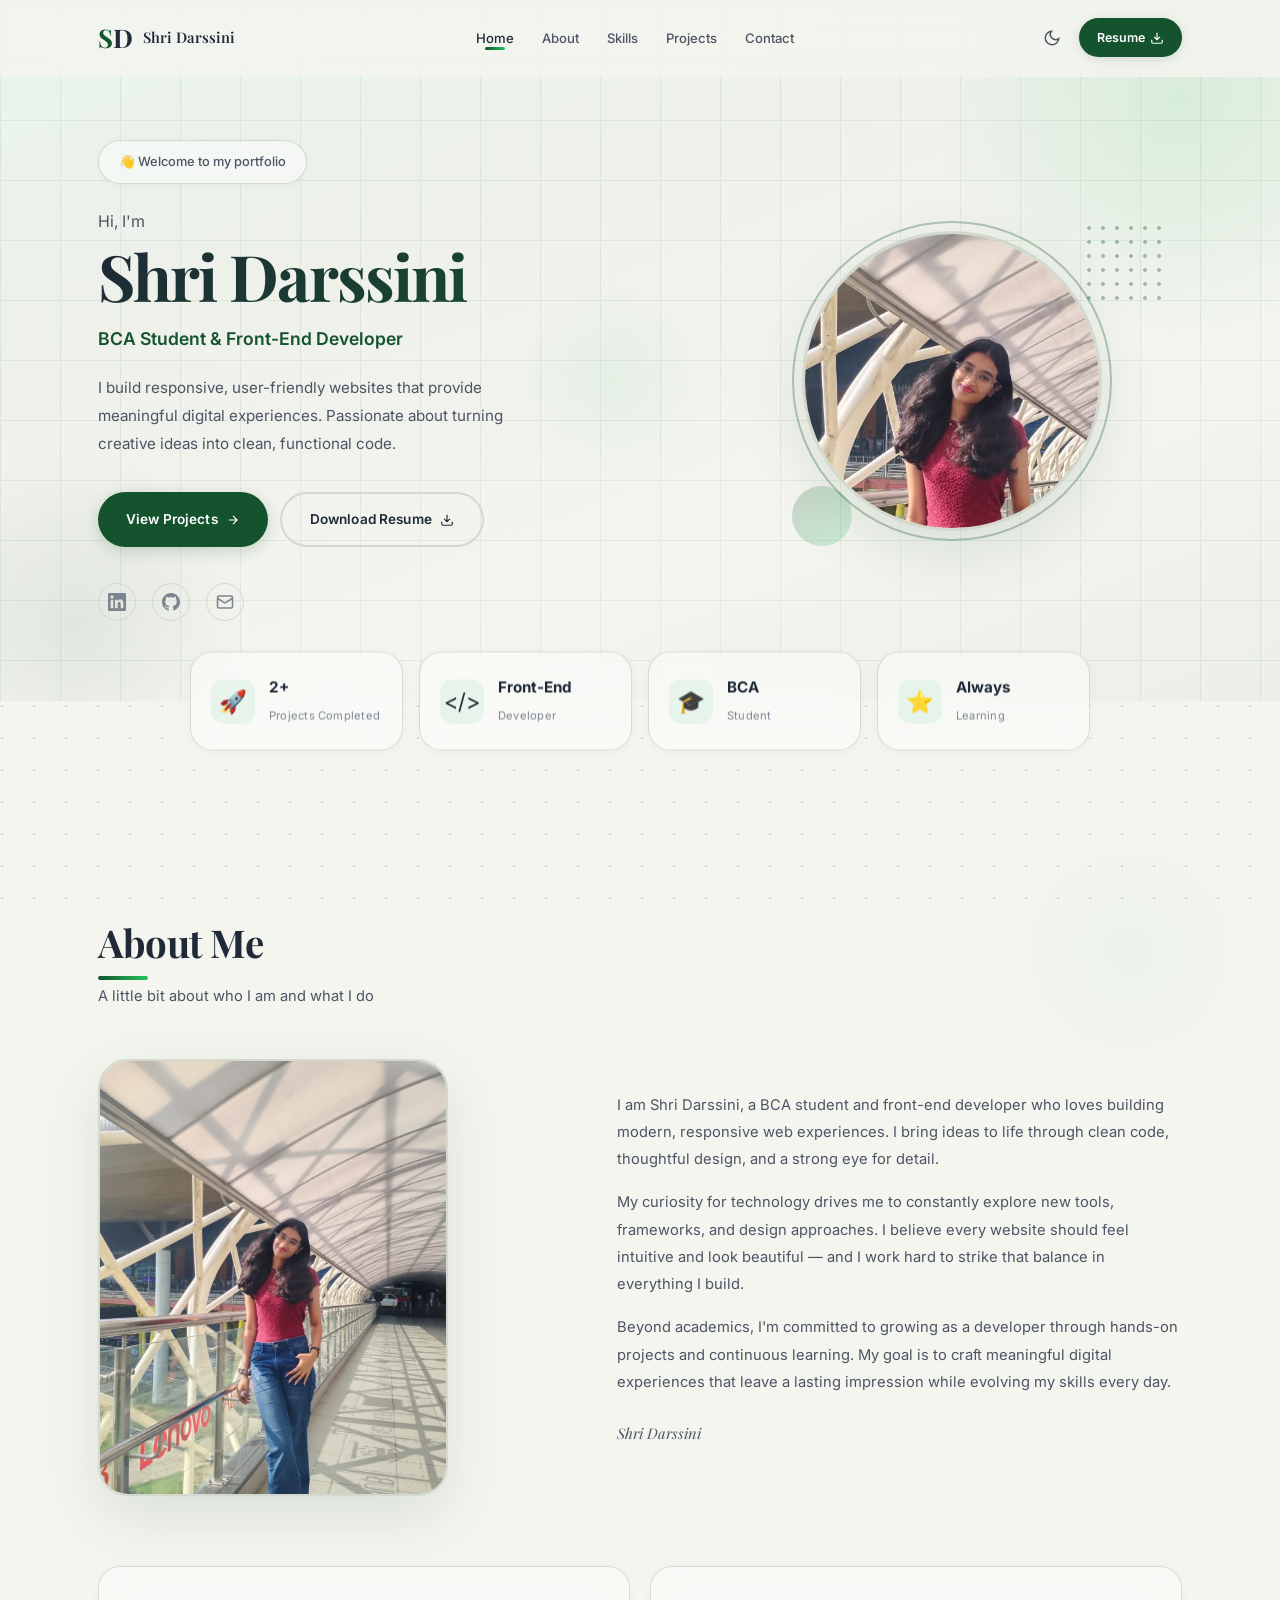
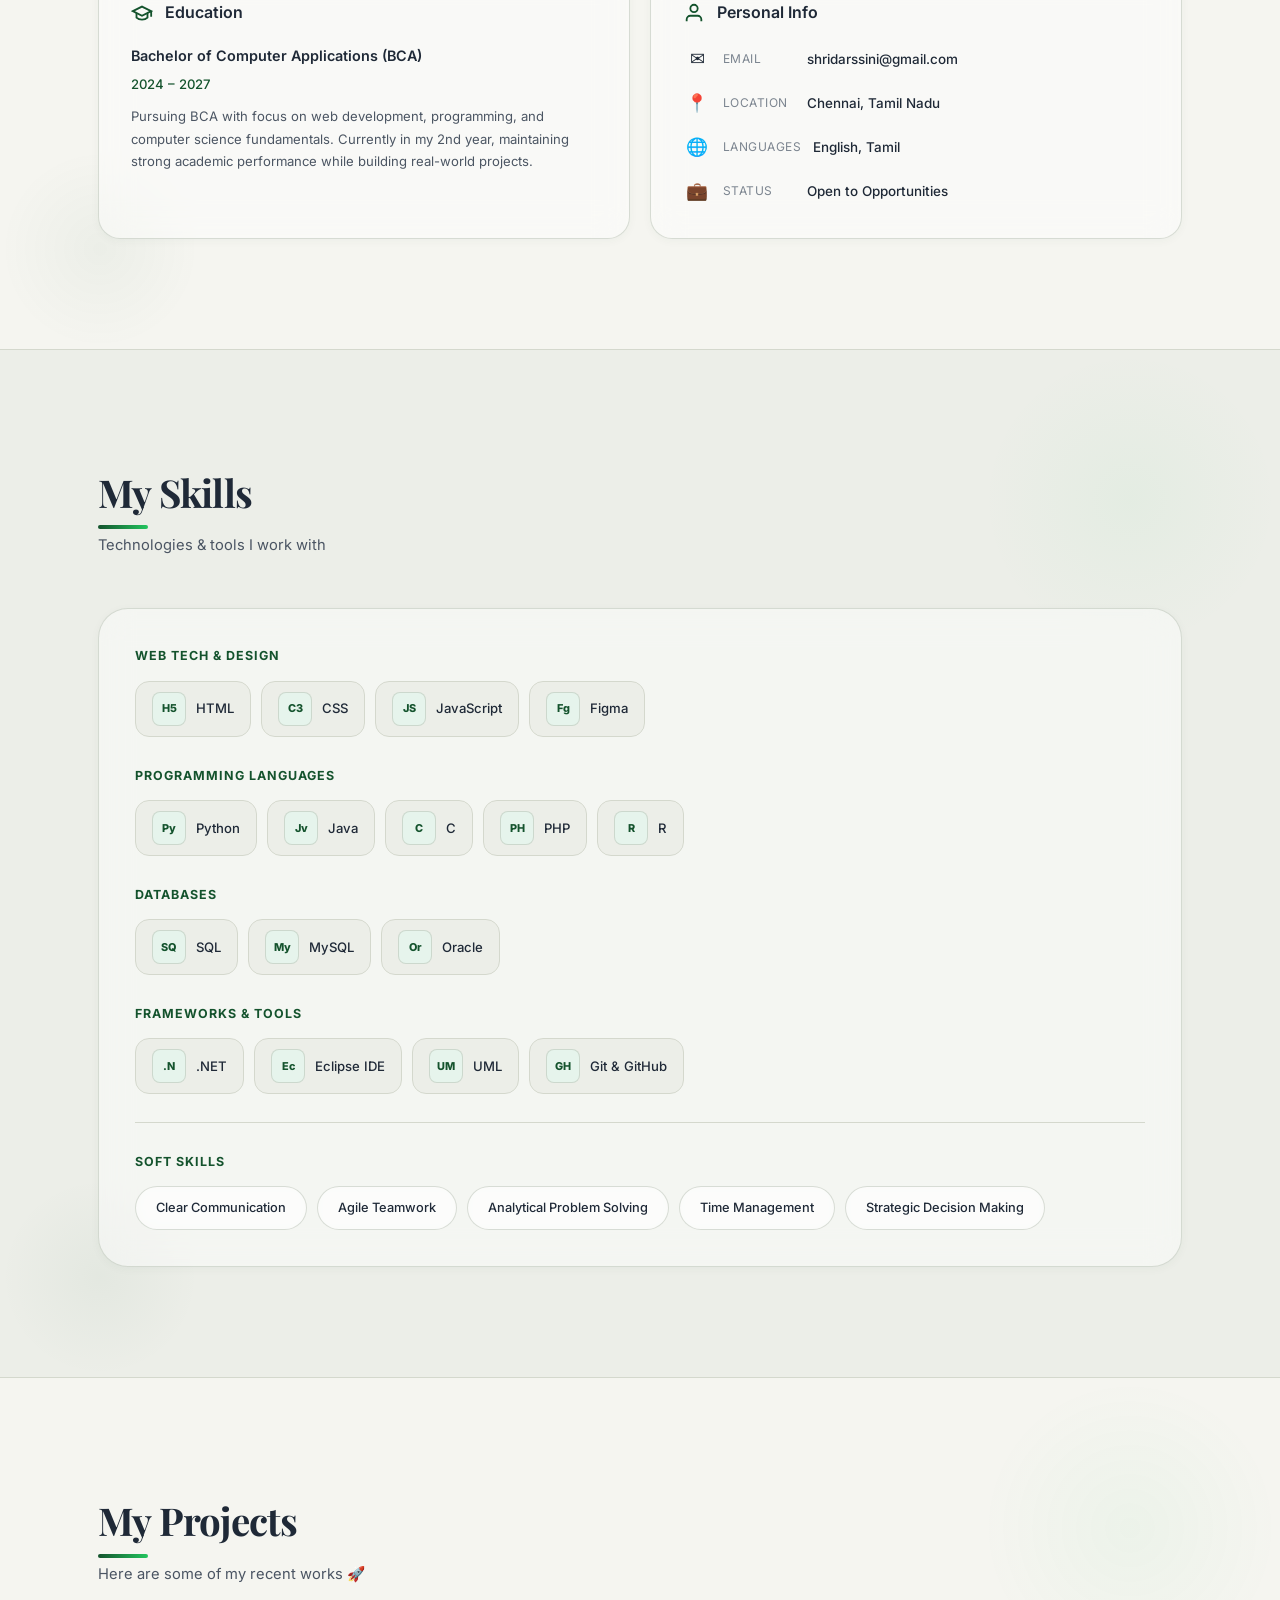
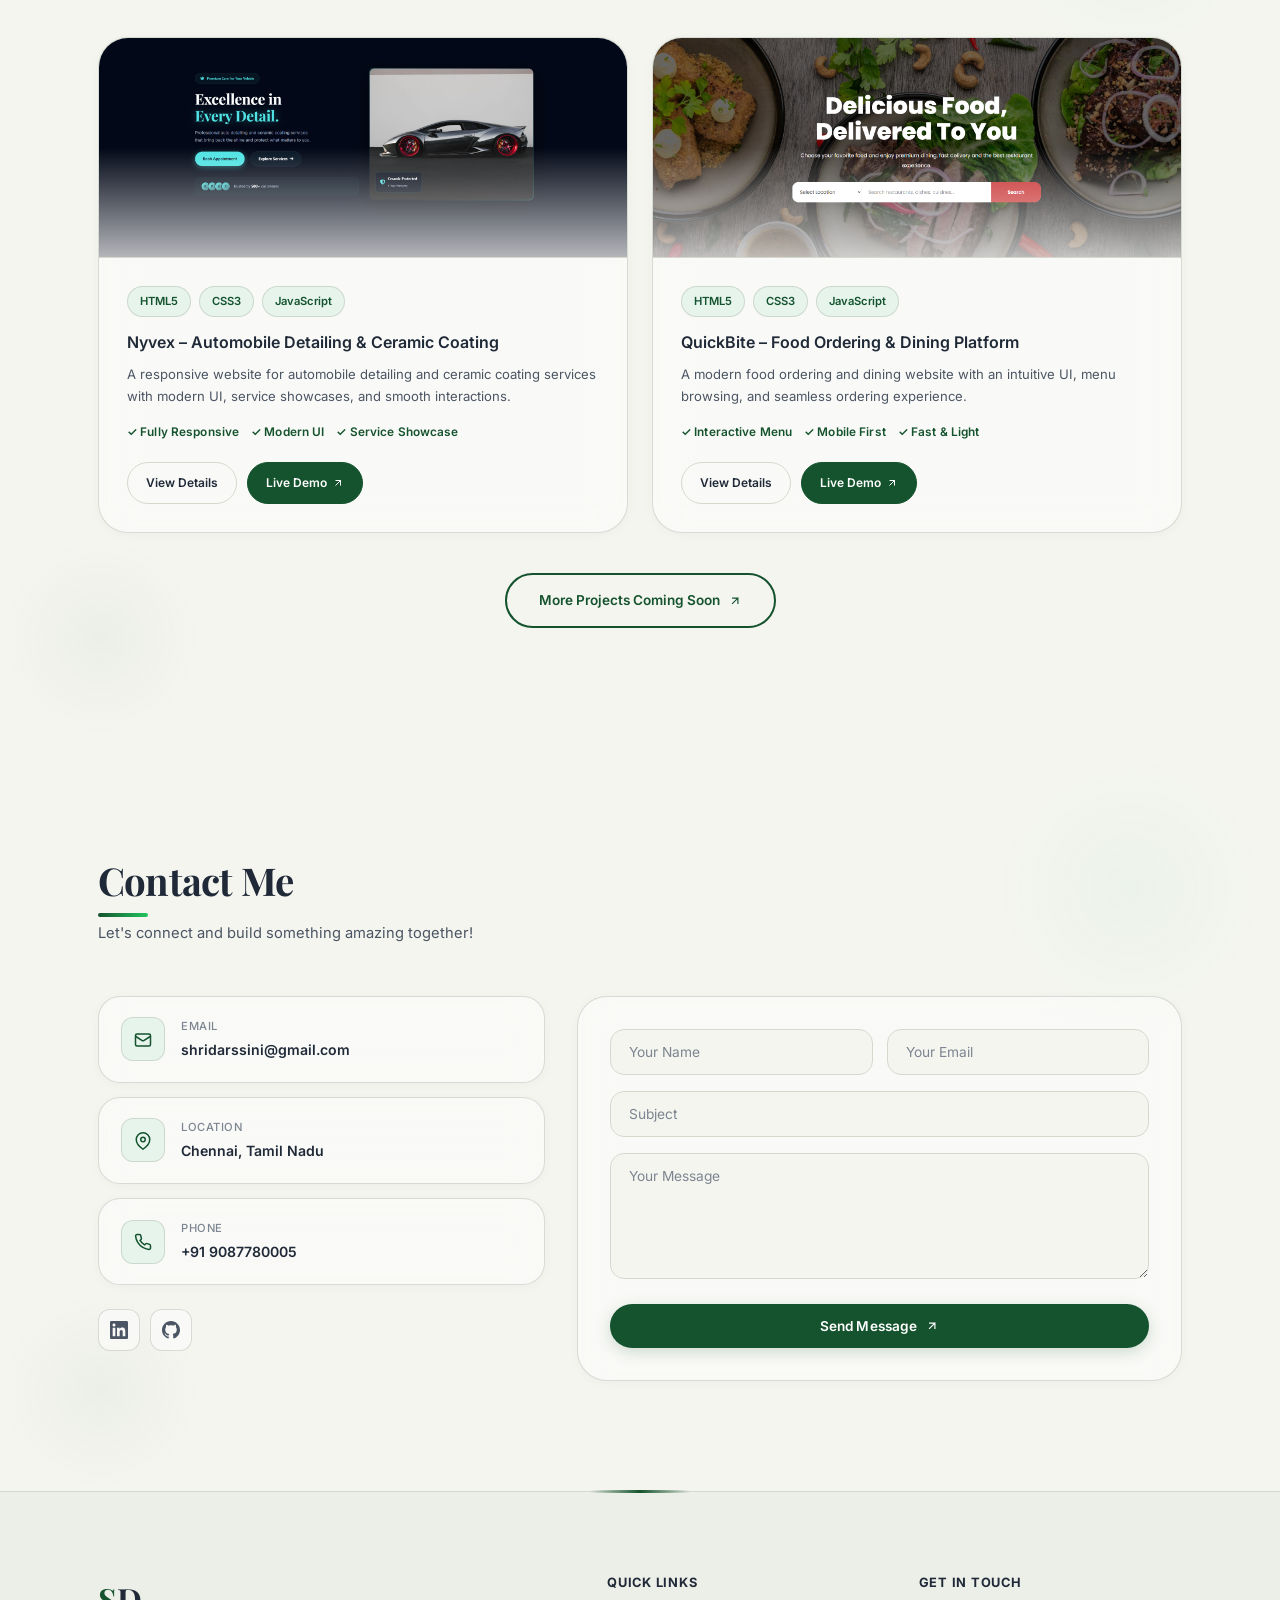
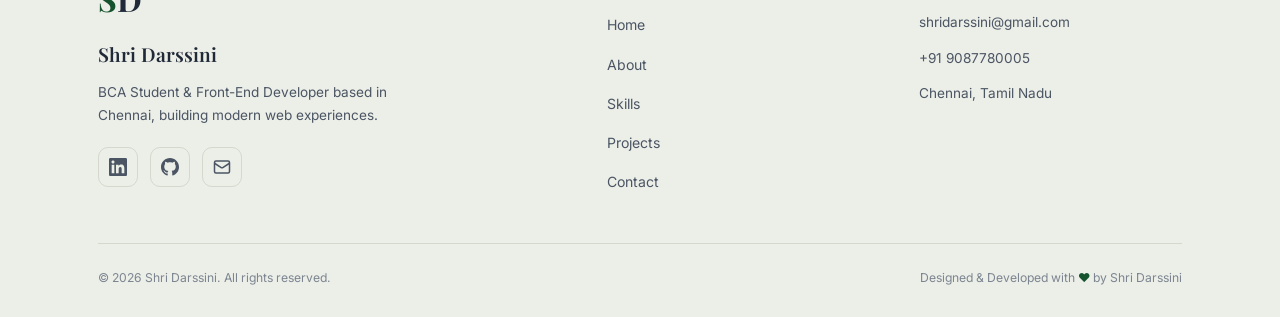
==== index.html @ 4f285113 "Initial commit: Portfolio website" ====
﻿<!DOCTYPE html>
<html lang="en" data-theme="light">
<head>
    <meta charset="UTF-8">
    <meta name="viewport" content="width=device-width, initial-scale=1.0">
    <link rel="icon" type="image/svg+xml" href="favicon.svg">
    <title>Shri Darssini | Front-End Developer</title>
    <link rel="stylesheet" href="css/styles.css">
    <link rel="preconnect" href="https://fonts.googleapis.com">
    <link rel="preconnect" href="https://fonts.gstatic.com" crossorigin>
    <link href="https://fonts.googleapis.com/css2?family=Inter:wght@300;400;500;600;700;800&family=Playfair+Display:ital,wght@0,400;0,500;0,600;0,700;1,400;1,500&display=swap" rel="stylesheet">
</head>
<body>

    <!-- Navbar -->
    <nav class="navbar" id="navbar">
        <div class="nav-container">
            <div class="nav-brand">
                <a href="#home" class="nav-logo"><span class="logo-s">S</span><span class="logo-d">D</span></a>
                <span class="nav-name">Shri Darssini</span>
            </div>
            <ul class="nav-menu" id="nav-menu">
                <li><a href="#home" class="nav-link active">Home</a></li>
                <li><a href="#about" class="nav-link">About</a></li>
                <li><a href="#skills" class="nav-link">Skills</a></li>
                <li><a href="#projects" class="nav-link">Projects</a></li>
                <li><a href="#contact" class="nav-link">Contact</a></li>
            </ul>
            <div class="nav-actions">
                <button class="theme-toggle" id="theme-toggle" aria-label="Toggle theme">
                    <svg class="icon-sun" width="18" height="18" viewBox="0 0 24 24" fill="none" stroke="currentColor" stroke-width="2"><circle cx="12" cy="12" r="5"/><path d="M12 1v2M12 21v2M4.22 4.22l1.42 1.42M18.36 18.36l1.42 1.42M1 12h2M21 12h2M4.22 19.78l1.42-1.42M18.36 5.64l1.42-1.42"/></svg>
                    <svg class="icon-moon" width="18" height="18" viewBox="0 0 24 24" fill="none" stroke="currentColor" stroke-width="2"><path d="M21 12.79A9 9 0 1 1 11.21 3 7 7 0 0 0 21 12.79z"/></svg>
                </button>
                <a href="Resume.pdf" download class="nav-resume-btn">Resume <svg width="14" height="14" viewBox="0 0 24 24" fill="none" stroke="currentColor" stroke-width="2"><path d="M21 15v4a2 2 0 0 1-2 2H5a2 2 0 0 1-2-2v-4M7 10l5 5 5-5M12 15V3"/></svg></a>
                <button class="nav-toggle" id="nav-toggle" aria-label="Toggle menu">
                    <span></span><span></span><span></span>
                </button>
            </div>
        </div>
    </nav>

    <!-- HERO -->
    <section class="hero" id="home">
        <div class="hero-bg-shapes">
            <div class="shape shape-1"></div>
            <div class="shape shape-2"></div>
            <div class="shape shape-3"></div>
        </div>
        <div class="container hero-grid">
            <div class="hero-content">
                <div class="hero-badge glass-card">&#128075; Welcome to my portfolio</div>
                <p class="hero-greeting">Hi, I'm</p>
                <h1 class="hero-name">Shri Darssini</h1>
                <h2 class="hero-title">BCA Student & Front-End Developer</h2>
                <p class="hero-desc">I build responsive, user-friendly websites that provide meaningful digital experiences. Passionate about turning creative ideas into clean, functional code.</p>
                <div class="hero-btns">
                    <a href="#projects" class="btn btn-primary">View Projects <svg width="14" height="14" viewBox="0 0 24 24" fill="none" stroke="currentColor" stroke-width="2"><path d="M5 12h14M12 5l7 7-7 7"/></svg></a>
                    <a href="Resume.pdf" download class="btn btn-outline">Download Resume <svg width="14" height="14" viewBox="0 0 24 24" fill="none" stroke="currentColor" stroke-width="2"><path d="M21 15v4a2 2 0 0 1-2 2H5a2 2 0 0 1-2-2v-4M7 10l5 5 5-5M12 15V3"/></svg></a>
                </div>
                <div class="hero-socials">
                    <a href="https://www.linkedin.com/in/shridarssini-s-375b19402" target="_blank" rel="noopener" aria-label="LinkedIn"><svg width="18" height="18" viewBox="0 0 24 24" fill="currentColor"><path d="M20.447 20.452h-3.554v-5.569c0-1.328-.027-3.037-1.852-3.037-1.853 0-2.136 1.445-2.136 2.939v5.667H9.351V9h3.414v1.561h.046c.477-.9 1.637-1.85 3.37-1.85 3.601 0 4.267 2.37 4.267 5.455v6.286zM5.337 7.433c-1.144 0-2.063-.926-2.063-2.065 0-1.138.92-2.063 2.063-2.063 1.14 0 2.064.925 2.064 2.063 0 1.139-.925 2.065-2.064 2.065zm1.782 13.019H3.555V9h3.564v11.452zM22.225 0H1.771C.792 0 0 .774 0 1.729v20.542C0 23.227.792 24 1.771 24h20.451C23.2 24 24 23.227 24 22.271V1.729C24 .774 23.2 0 22.222 0h.003z"/></svg></a>
                    <a href="https://github.com/shridarssini" target="_blank" rel="noopener" aria-label="GitHub"><svg width="18" height="18" viewBox="0 0 24 24" fill="currentColor"><path d="M12 0c-6.626 0-12 5.373-12 12 0 5.302 3.438 9.8 8.207 11.387.599.111.793-.261.793-.577v-2.234c-3.338.726-4.033-1.416-4.033-1.416-.546-1.387-1.333-1.756-1.333-1.756-1.089-.745.083-.729.083-.729 1.205.084 1.839 1.237 1.839 1.237 1.07 1.834 2.807 1.304 3.492.997.107-.775.418-1.305.762-1.604-2.665-.305-5.467-1.334-5.467-5.931 0-1.311.469-2.381 1.236-3.221-.124-.303-.535-1.524.117-3.176 0 0 1.008-.322 3.301 1.23.957-.266 1.983-.399 3.003-.404 1.02.005 2.047.138 3.006.404 2.291-1.552 3.297-1.23 3.297-1.23.653 1.653.242 2.874.118 3.176.77.84 1.235 1.911 1.235 3.221 0 4.609-2.807 5.624-5.479 5.921.43.372.823 1.102.823 2.222v3.293c0 .319.192.694.801.576 4.765-1.589 8.199-6.086 8.199-11.386 0-6.627-5.373-12-12-12z"/></svg></a>
                    <a href="mailto:shridarssini@gmail.com" aria-label="Email"><svg width="18" height="18" viewBox="0 0 24 24" fill="none" stroke="currentColor" stroke-width="2"><rect x="2" y="4" width="20" height="16" rx="2"/><path d="m22 7-8.97 5.7a1.94 1.94 0 0 1-2.06 0L2 7"/></svg></a>
                </div>
            </div>
            <div class="hero-image">
                <div class="hero-img-accent"></div>
                <div class="hero-photo-wrap">
                    <img src="images/profile.png" alt="Shri Darssini" class="hero-photo">
                </div>
            </div>
        </div>
    </section>

    <!-- Stats Strip (overlapping hero/about boundary) -->
    <div class="container">
        <div class="stats-strip">
            <div class="stat-item glass-card">
                <span class="stat-icon">&#128640;</span>
                <div><span class="stat-number">2+</span><span class="stat-label">Projects Completed</span></div>
            </div>
            <div class="stat-item glass-card">
                <span class="stat-icon">&lt;/&gt;</span>
                <div><span class="stat-number">Front-End</span><span class="stat-label">Developer</span></div>
            </div>
            <div class="stat-item glass-card">
                <span class="stat-icon">&#127891;</span>
                <div><span class="stat-number">BCA</span><span class="stat-label">Student</span></div>
            </div>
            <div class="stat-item glass-card">
                <span class="stat-icon">&#11088;</span>
                <div><span class="stat-number">Always</span><span class="stat-label">Learning</span></div>
            </div>
        </div>
    </div>

    <!-- ABOUT -->
    <section class="section" id="about">
        <div class="container">
            <h2 class="section-title">About Me</h2>
            <p class="section-subtitle">A little bit about who I am and what I do</p>
            <div class="about-grid">
                <div class="about-image">
                    <img src="images/profile.png" alt="Shri Darssini" class="about-photo">
                </div>
                <div class="about-content">
                    <p>I am Shri Darssini, a BCA student and front-end developer who loves building modern, responsive web experiences. I bring ideas to life through clean code, thoughtful design, and a strong eye for detail.</p>
                    <p>My curiosity for technology drives me to constantly explore new tools, frameworks, and design approaches. I believe every website should feel intuitive and look beautiful — and I work hard to strike that balance in everything I build.</p>
                    <p>Beyond academics, I'm committed to growing as a developer through hands-on projects and continuous learning. My goal is to craft meaningful digital experiences that leave a lasting impression while evolving my skills every day.</p>
                    <p class="about-signature"><em>Shri Darssini</em></p>
                </div>
            </div>
        </div>

        <!-- Education & Personal Info -->
        <div class="container about-info-section">
            <div class="about-info-grid">
                <div class="about-info-block glass-card">
                    <div class="info-block-header">
                        <svg width="22" height="22" viewBox="0 0 24 24" fill="none" stroke="currentColor" stroke-width="2"><path d="M22 10v6M2 10l10-5 10 5-10 5z"/><path d="M6 12v5c3 3 9 3 12 0v-5"/></svg>
                        <h3>Education</h3>
                    </div>
                    <p class="info-block-title">Bachelor of Computer Applications (BCA)</p>
                    <p class="info-block-sub">2024 – 2027</p>
                    <p class="info-block-desc">Pursuing BCA with focus on web development, programming, and computer science fundamentals. Currently in my 2nd year, maintaining strong academic performance while building real-world projects.</p>
                </div>
                <div class="about-info-block glass-card">
                    <div class="info-block-header">
                        <svg width="22" height="22" viewBox="0 0 24 24" fill="none" stroke="currentColor" stroke-width="2"><path d="M20 21v-2a4 4 0 0 0-4-4H8a4 4 0 0 0-4 4v2"/><circle cx="12" cy="7" r="4"/></svg>
                        <h3>Personal Info</h3>
                    </div>
                    <div class="personal-info-list">
                        <div class="pinfo-row"><span class="pinfo-icon">&#9993;</span><span class="pinfo-label">Email</span><span class="pinfo-value">shridarssini@gmail.com</span></div>
                        <div class="pinfo-row"><span class="pinfo-icon">&#128205;</span><span class="pinfo-label">Location</span><span class="pinfo-value">Chennai, Tamil Nadu</span></div>
                        <div class="pinfo-row"><span class="pinfo-icon">&#127760;</span><span class="pinfo-label">Languages</span><span class="pinfo-value">English, Tamil</span></div>
                        <div class="pinfo-row"><span class="pinfo-icon">&#128188;</span><span class="pinfo-label">Status</span><span class="pinfo-value">Open to Opportunities</span></div>
                    </div>
                </div>
            </div>
        </div>
    </section>

    <!-- SKILLS -->
    <section class="section section-alt" id="skills">
        <div class="container">
            <h2 class="section-title">My Skills</h2>
            <p class="section-subtitle">Technologies & tools I work with</p>

            <div class="skills-container glass-card">
                <div class="skills-category">
                    <h3 class="skills-cat-title">Web Tech & Design</h3>
                    <div class="skills-chips">
                        <div class="skill-chip"><span class="chip-icon">H5</span>HTML</div>
                        <div class="skill-chip"><span class="chip-icon">C3</span>CSS</div>
                        <div class="skill-chip"><span class="chip-icon">JS</span>JavaScript</div>
                        <div class="skill-chip"><span class="chip-icon">Fg</span>Figma</div>
                    </div>
                </div>

                <div class="skills-category">
                    <h3 class="skills-cat-title">Programming Languages</h3>
                    <div class="skills-chips">
                        <div class="skill-chip"><span class="chip-icon">Py</span>Python</div>
                        <div class="skill-chip"><span class="chip-icon">Jv</span>Java</div>
                        <div class="skill-chip"><span class="chip-icon">C</span>C</div>
                        <div class="skill-chip"><span class="chip-icon">PH</span>PHP</div>
                        <div class="skill-chip"><span class="chip-icon">R</span>R</div>
                    </div>
                </div>

                <div class="skills-category">
                    <h3 class="skills-cat-title">Databases</h3>
                    <div class="skills-chips">
                        <div class="skill-chip"><span class="chip-icon">SQ</span>SQL</div>
                        <div class="skill-chip"><span class="chip-icon">My</span>MySQL</div>
                        <div class="skill-chip"><span class="chip-icon">Or</span>Oracle</div>
                    </div>
                </div>

                <div class="skills-category">
                    <h3 class="skills-cat-title">Frameworks & Tools</h3>
                    <div class="skills-chips">
                        <div class="skill-chip"><span class="chip-icon">.N</span>.NET</div>
                        <div class="skill-chip"><span class="chip-icon">Ec</span>Eclipse IDE</div>
                        <div class="skill-chip"><span class="chip-icon">UM</span>UML</div>
                        <div class="skill-chip"><span class="chip-icon">GH</span>Git & GitHub</div>
                    </div>
                </div>

                <div class="skills-category skills-soft-section">
                    <h3 class="skills-cat-title">Soft Skills</h3>
                    <div class="skills-chips soft">
                        <span class="soft-chip">Clear Communication</span>
                        <span class="soft-chip">Agile Teamwork</span>
                        <span class="soft-chip">Analytical Problem Solving</span>
                        <span class="soft-chip">Time Management</span>
                        <span class="soft-chip">Strategic Decision Making</span>
                    </div>
                </div>
            </div>
        </div>
    </section>

    <!-- PROJECTS -->
    <section class="section" id="projects">
        <div class="container">
            <h2 class="section-title">My Projects</h2>
            <p class="section-subtitle">Here are some of my recent works &#128640;</p>

            <div class="projects-grid">
                <!-- Nyvex -->
                <article class="project-card glass-card">
                    <div class="project-card-img"><img src="images/Nyvex-preview.png" alt="Nyvex – Automobile Detailing Website Preview"></div>
                    <div class="project-card-body">
                        <div class="project-tags">
                            <span class="ptag">HTML5</span><span class="ptag">CSS3</span><span class="ptag">JavaScript</span>
                        </div>
                        <h3>Nyvex – Automobile Detailing & Ceramic Coating</h3>
                        <p>A responsive website for automobile detailing and ceramic coating services with modern UI, service showcases, and smooth interactions.</p>
                        <div class="project-features">
                            <span>&#10003; Fully Responsive</span>
                            <span>&#10003; Modern UI</span>
                            <span>&#10003; Service Showcase</span>
                        </div>
                        <div class="project-card-btns">
                            <a href="project-nyvex.html" class="btn-card">View Details</a>
                            <a href="https://shridarssini.github.io/Nyvex/" target="_blank" rel="noopener" class="btn-card btn-card-primary">Live Demo <svg width="12" height="12" viewBox="0 0 24 24" fill="none" stroke="currentColor" stroke-width="2"><path d="M7 17L17 7M17 17V7H7"/></svg></a>
                        </div>
                    </div>
                </article>
                <!-- QuickBite -->
                <article class="project-card glass-card">
                    <div class="project-card-img"><img src="images/QuickBite-preview.png" alt="QuickBite – Food Ordering Platform Preview"></div>
                    <div class="project-card-body">
                        <div class="project-tags">
                            <span class="ptag">HTML5</span><span class="ptag">CSS3</span><span class="ptag">JavaScript</span>
                        </div>
                        <h3>QuickBite – Food Ordering & Dining Platform</h3>
                        <p>A modern food ordering and dining website with an intuitive UI, menu browsing, and seamless ordering experience.</p>
                        <div class="project-features">
                            <span>&#10003; Interactive Menu</span>
                            <span>&#10003; Mobile First</span>
                            <span>&#10003; Fast & Light</span>
                        </div>
                        <div class="project-card-btns">
                            <a href="project-quickbite.html" class="btn-card">View Details</a>
                            <a href="https://shridarssini.github.io/QuickBite/" target="_blank" rel="noopener" class="btn-card btn-card-primary">Live Demo <svg width="12" height="12" viewBox="0 0 24 24" fill="none" stroke="currentColor" stroke-width="2"><path d="M7 17L17 7M17 17V7H7"/></svg></a>
                        </div>
                    </div>
                </article>
            </div>

            <div class="projects-more">
                <a href="#" class="btn-more">More Projects Coming Soon <svg width="14" height="14" viewBox="0 0 24 24" fill="none" stroke="currentColor" stroke-width="2"><path d="M7 17L17 7M17 17V7H7"/></svg></a>
            </div>
        </div>
    </section>

    <!-- CONTACT -->
    <section class="section" id="contact">
        <div class="container">
            <h2 class="section-title">Contact Me</h2>
            <p class="section-subtitle">Let's connect and build something amazing together!</p>
            <div class="contact-grid">
                <div class="contact-info">
                    <div class="contact-row glass-card">
                        <div class="contact-icon"><svg width="18" height="18" viewBox="0 0 24 24" fill="none" stroke="currentColor" stroke-width="2"><rect x="2" y="4" width="20" height="16" rx="2"/><path d="m22 7-8.97 5.7a1.94 1.94 0 0 1-2.06 0L2 7"/></svg></div>
                        <div><span class="contact-label">Email</span><span class="contact-value">shridarssini@gmail.com</span></div>
                    </div>
                    <div class="contact-row glass-card">
                        <div class="contact-icon"><svg width="18" height="18" viewBox="0 0 24 24" fill="none" stroke="currentColor" stroke-width="2"><path d="M21 10c0 7-9 13-9 13s-9-6-9-13a9 9 0 0 1 18 0z"/><circle cx="12" cy="10" r="3"/></svg></div>
                        <div><span class="contact-label">Location</span><span class="contact-value">Chennai, Tamil Nadu</span></div>
                    </div>
                    <div class="contact-row glass-card">
                        <div class="contact-icon"><svg width="18" height="18" viewBox="0 0 24 24" fill="none" stroke="currentColor" stroke-width="2"><path d="M22 16.92v3a2 2 0 0 1-2.18 2 19.79 19.79 0 0 1-8.63-3.07 19.5 19.5 0 0 1-6-6 19.79 19.79 0 0 1-3.07-8.67A2 2 0 0 1 4.11 2h3a2 2 0 0 1 2 1.72 12.84 12.84 0 0 0 .7 2.81 2 2 0 0 1-.45 2.11L8.09 9.91a16 16 0 0 0 6 6l1.27-1.27a2 2 0 0 1 2.11-.45 12.84 12.84 0 0 0 2.81.7A2 2 0 0 1 22 16.92z"/></svg></div>
                        <div><span class="contact-label">Phone</span><span class="contact-value">+91 9087780005</span></div>
                    </div>
                    <div class="contact-socials">
                        <a href="https://www.linkedin.com/in/shridarssini-s-375b19402" target="_blank" rel="noopener" aria-label="LinkedIn"><svg width="18" height="18" viewBox="0 0 24 24" fill="currentColor"><path d="M20.447 20.452h-3.554v-5.569c0-1.328-.027-3.037-1.852-3.037-1.853 0-2.136 1.445-2.136 2.939v5.667H9.351V9h3.414v1.561h.046c.477-.9 1.637-1.85 3.37-1.85 3.601 0 4.267 2.37 4.267 5.455v6.286zM5.337 7.433c-1.144 0-2.063-.926-2.063-2.065 0-1.138.92-2.063 2.063-2.063 1.14 0 2.064.925 2.064 2.063 0 1.139-.925 2.065-2.064 2.065zm1.782 13.019H3.555V9h3.564v11.452zM22.225 0H1.771C.792 0 0 .774 0 1.729v20.542C0 23.227.792 24 1.771 24h20.451C23.2 24 24 23.227 24 22.271V1.729C24 .774 23.2 0 22.222 0h.003z"/></svg></a>
                        <a href="https://github.com/shridarssini" target="_blank" rel="noopener" aria-label="GitHub"><svg width="18" height="18" viewBox="0 0 24 24" fill="currentColor"><path d="M12 0c-6.626 0-12 5.373-12 12 0 5.302 3.438 9.8 8.207 11.387.599.111.793-.261.793-.577v-2.234c-3.338.726-4.033-1.416-4.033-1.416-.546-1.387-1.333-1.756-1.333-1.756-1.089-.745.083-.729.083-.729 1.205.084 1.839 1.237 1.839 1.237 1.07 1.834 2.807 1.304 3.492.997.107-.775.418-1.305.762-1.604-2.665-.305-5.467-1.334-5.467-5.931 0-1.311.469-2.381 1.236-3.221-.124-.303-.535-1.524.117-3.176 0 0 1.008-.322 3.301 1.23.957-.266 1.983-.399 3.003-.404 1.02.005 2.047.138 3.006.404 2.291-1.552 3.297-1.23 3.297-1.23.653 1.653.242 2.874.118 3.176.77.84 1.235 1.911 1.235 3.221 0 4.609-2.807 5.624-5.479 5.921.43.372.823 1.102.823 2.222v3.293c0 .319.192.694.801.576 4.765-1.589 8.199-6.086 8.199-11.386 0-6.627-5.373-12-12-12z"/></svg></a>
                    </div>
                </div>
                <form class="contact-form glass-card" id="contact-form">
                    <div class="form-row">
                        <div class="form-group"><input type="text" name="name" placeholder="Your Name" required></div>
                        <div class="form-group"><input type="email" name="email" placeholder="Your Email" required></div>
                    </div>
                    <div class="form-group"><input type="text" name="subject" placeholder="Subject" required></div>
                    <div class="form-group"><textarea name="message" rows="6" placeholder="Your Message" required></textarea></div>
                    <button type="submit" class="btn btn-primary btn-full">Send Message <svg width="14" height="14" viewBox="0 0 24 24" fill="none" stroke="currentColor" stroke-width="2"><path d="M7 17L17 7M17 17V7H7"/></svg></button>
                </form>
            </div>
        </div>
    </section>

    <!-- FOOTER -->
    <footer class="footer">
        <div class="container">
            <div class="footer-top">
                <div class="footer-brand-section">
                    <div class="footer-logo-wrap">
                        <span class="footer-logo"><span class="logo-s">S</span><span class="logo-d">D</span></span>
                    </div>
                    <h3 class="footer-brand-name">Shri Darssini</h3>
                    <p class="footer-tagline">BCA Student & Front-End Developer based in Chennai, building modern web experiences.</p>
                    <div class="footer-social-links">
                        <a href="https://www.linkedin.com/in/shridarssini-s-375b19402" target="_blank" rel="noopener" aria-label="LinkedIn"><svg width="18" height="18" viewBox="0 0 24 24" fill="currentColor"><path d="M20.447 20.452h-3.554v-5.569c0-1.328-.027-3.037-1.852-3.037-1.853 0-2.136 1.445-2.136 2.939v5.667H9.351V9h3.414v1.561h.046c.477-.9 1.637-1.85 3.37-1.85 3.601 0 4.267 2.37 4.267 5.455v6.286zM5.337 7.433c-1.144 0-2.063-.926-2.063-2.065 0-1.138.92-2.063 2.063-2.063 1.14 0 2.064.925 2.064 2.063 0 1.139-.925 2.065-2.064 2.065zm1.782 13.019H3.555V9h3.564v11.452zM22.225 0H1.771C.792 0 0 .774 0 1.729v20.542C0 23.227.792 24 1.771 24h20.451C23.2 24 24 23.227 24 22.271V1.729C24 .774 23.2 0 22.222 0h.003z"/></svg></a>
                        <a href="https://github.com/shridarssini" target="_blank" rel="noopener" aria-label="GitHub"><svg width="18" height="18" viewBox="0 0 24 24" fill="currentColor"><path d="M12 0c-6.626 0-12 5.373-12 12 0 5.302 3.438 9.8 8.207 11.387.599.111.793-.261.793-.577v-2.234c-3.338.726-4.033-1.416-4.033-1.416-.546-1.387-1.333-1.756-1.333-1.756-1.089-.745.083-.729.083-.729 1.205.084 1.839 1.237 1.839 1.237 1.07 1.834 2.807 1.304 3.492.997.107-.775.418-1.305.762-1.604-2.665-.305-5.467-1.334-5.467-5.931 0-1.311.469-2.381 1.236-3.221-.124-.303-.535-1.524.117-3.176 0 0 1.008-.322 3.301 1.23.957-.266 1.983-.399 3.003-.404 1.02.005 2.047.138 3.006.404 2.291-1.552 3.297-1.23 3.297-1.23.653 1.653.242 2.874.118 3.176.77.84 1.235 1.911 1.235 3.221 0 4.609-2.807 5.624-5.479 5.921.43.372.823 1.102.823 2.222v3.293c0 .319.192.694.801.576 4.765-1.589 8.199-6.086 8.199-11.386 0-6.627-5.373-12-12-12z"/></svg></a>
                        <a href="mailto:shridarssini@gmail.com" aria-label="Email"><svg width="18" height="18" viewBox="0 0 24 24" fill="none" stroke="currentColor" stroke-width="2"><rect x="2" y="4" width="20" height="16" rx="2"/><path d="m22 7-8.97 5.7a1.94 1.94 0 0 1-2.06 0L2 7"/></svg></a>
                    </div>
                </div>
                <div class="footer-nav-section">
                    <h4>Quick Links</h4>
                    <ul>
                        <li><a href="#home">Home</a></li>
                        <li><a href="#about">About</a></li>
                        <li><a href="#skills">Skills</a></li>
                        <li><a href="#projects">Projects</a></li>
                        <li><a href="#contact">Contact</a></li>
                    </ul>
                </div>
                <div class="footer-contact-section">
                    <h4>Get In Touch</h4>
                    <ul>
                        <li>shridarssini@gmail.com</li>
                        <li>+91 9087780005</li>
                        <li>Chennai, Tamil Nadu</li>
                    </ul>
                </div>
            </div>
            <div class="footer-bottom">
                <p>&copy; 2026 Shri Darssini. All rights reserved.</p>
                <p>Designed & Developed with <span class="heart">&hearts;</span> by Shri Darssini</p>
            </div>
        </div>
    </footer>

    <script src="js/main.js"></script>
</body>
</html>
---- css/styles.css ----
/* ===== Reset ===== */
*,*::before,*::after{margin:0;padding:0;box-sizing:border-box}

:root{
    --font: 'Inter', -apple-system, BlinkMacSystemFont, sans-serif;
    --font-display: 'Playfair Display', Georgia, serif;
    --radius: 14px;
    --radius-lg: 22px;
    --radius-xl: 30px;
    --transition: 0.35s cubic-bezier(0.4,0,0.2,1);
    --max-w: 1140px;
}

/* ===== LIGHT THEME ===== */
[data-theme="light"]{
    --bg: #F5F5F0;
    --bg-alt: #ECEEE8;
    --card: #FFFFFF;
    --text: #1F2937;
    --text-sec: #4B5563;
    --text-muted: #7c8590;
    --accent: #14532D;
    --accent-hover: #166534;
    --highlight: #22C55E;
    --border: #D4D8CD;
    --nav-bg: rgba(245,245,240,0.82);
    --chip-bg: #e6f4ec;
    --glass-bg: rgba(255,255,255,0.45);
    --glass-border: rgba(180,190,175,0.5);
    --glass-bg-strong: rgba(255,255,255,0.7);
    --shadow-sm: 0 2px 10px rgba(20,83,45,0.04);
    --shadow: 0 8px 32px rgba(20,83,45,0.07);
    --shadow-lg: 0 20px 60px rgba(20,83,45,0.12);
    --gradient: linear-gradient(135deg, #e6f4ec 0%, #eceee8 50%, #f5f5f0 100%);
    --hero-gradient: linear-gradient(160deg, #e8f5ee 0%, #eef0ea 30%, #f5f5f0 70%, #eceee8 100%);
}

/* ===== DARK THEME ===== */
[data-theme="dark"]{
    --bg: #0B1D16;
    --bg-alt: #0f2319;
    --card: #183024;
    --text: #F5F5F0;
    --text-sec: #A7B0AA;
    --text-muted: #5e7068;
    --accent: #4ADE80;
    --accent-hover: #22C55E;
    --highlight: #86EFAC;
    --border: #2C4438;
    --nav-bg: rgba(11,29,22,0.8);
    --chip-bg: rgba(74,222,128,0.1);
    --glass-bg: rgba(24,48,36,0.45);
    --glass-border: rgba(44,68,56,0.6);
    --glass-bg-strong: rgba(24,48,36,0.7);
    --shadow-sm: 0 2px 8px rgba(0,0,0,0.15);
    --shadow: 0 8px 32px rgba(0,0,0,0.2);
    --shadow-lg: 0 20px 60px rgba(0,0,0,0.35);
    --gradient: linear-gradient(135deg, #13271f 0%, #0f2319 50%, #0B1D16 100%);
    --hero-gradient: linear-gradient(160deg, #13271f 0%, #0f2319 40%, #0B1D16 100%);
}

html{scroll-behavior:smooth}
body{font-family:var(--font);background:var(--bg);color:var(--text);line-height:1.7;overflow-x:hidden;transition:background var(--transition),color var(--transition)}
body::before{
    content:'';position:fixed;top:0;left:0;width:100%;height:100%;
    background-image:radial-gradient(circle at 2px 2px, var(--accent) 1.5px, transparent 0);
    background-size:32px 32px;
    opacity:0.06;pointer-events:none;z-index:0;
}
[data-theme="light"] body::before{opacity:0.15}
a{text-decoration:none;color:inherit;transition:all var(--transition)}
ul{list-style:none}
img{max-width:100%;display:block}

.container{max-width:var(--max-w);margin:0 auto;padding:0 28px;position:relative;z-index:1}
.section{padding:110px 0;position:relative}
.section-alt{background:var(--bg-alt);border-top:1px solid var(--border);border-bottom:1px solid var(--border)}
.section::before{
    content:'';position:absolute;top:0;right:0;
    width:300px;height:300px;
    background:radial-gradient(circle,var(--highlight) 0%,transparent 70%);
    opacity:0.04;border-radius:50%;pointer-events:none;
}
.section::after{
    content:'';position:absolute;bottom:0;left:0;
    width:200px;height:200px;
    background:radial-gradient(circle,var(--accent) 0%,transparent 70%);
    opacity:0.04;border-radius:50%;pointer-events:none;
}

.section-title{
    font-family:var(--font-display);font-size:2.4rem;font-weight:700;
    margin-bottom:8px;letter-spacing:-0.02em;
    position:relative;display:inline-block;
}
.section-title::before{
    content:'';position:absolute;
    bottom:-4px;left:0;width:50px;height:4px;
    background:linear-gradient(90deg,var(--accent),var(--highlight));
    border-radius:2px;
}
.section-subtitle{color:var(--text-sec);font-size:0.92rem;margin-bottom:50px}

/* ===== GLASS CARD ===== */
.glass-card{
    background:var(--glass-bg);
    backdrop-filter:blur(16px);-webkit-backdrop-filter:blur(16px);
    border:1px solid var(--glass-border);
    border-radius:var(--radius-lg);
    box-shadow:var(--shadow-sm);
    transition:all var(--transition);
    position:relative;overflow:hidden;
}
.glass-card::before{
    content:'';position:absolute;top:0;left:0;right:0;height:1px;
    background:linear-gradient(90deg,transparent,var(--highlight),transparent);
    opacity:0;transition:opacity var(--transition);
}
.glass-card:hover{
    transform:translateY(-4px);
    box-shadow:var(--shadow);
    border-color:var(--highlight);
    background:var(--glass-bg-strong);
}
.glass-card:hover::before{opacity:1}

/* ===== BUTTONS ===== */
.btn{
    display:inline-flex;align-items:center;gap:8px;
    padding:14px 28px;border-radius:50px;
    font-weight:600;font-size:0.85rem;
    border:none;cursor:pointer;font-family:var(--font);
    transition:all var(--transition);
    letter-spacing:0.01em;
}
.btn-primary{
    background:var(--accent);color:#fff;
    box-shadow:0 4px 16px rgba(20,83,45,0.2);
}
[data-theme="dark"] .btn-primary{color:#0B1D16;box-shadow:0 4px 16px rgba(74,222,128,0.2)}
.btn-primary:hover{background:var(--accent-hover);transform:translateY(-2px);box-shadow:0 8px 28px rgba(34,197,94,0.3)}
.btn-outline{background:transparent;color:var(--text);border:2px solid var(--border)}
.btn-outline:hover{border-color:var(--accent);color:var(--accent);transform:translateY(-2px)}
.btn-full{width:100%;justify-content:center}

/* ===== NAVBAR ===== */
.navbar{
    position:fixed;top:0;left:0;width:100%;z-index:1000;
    padding:16px 0;
    background:var(--nav-bg);
    backdrop-filter:blur(24px);-webkit-backdrop-filter:blur(24px);
    border-bottom:1px solid transparent;
    transition:all var(--transition);
}
.navbar.scrolled{padding:10px 0;border-bottom-color:var(--glass-border);box-shadow:var(--shadow)}

.nav-container{max-width:var(--max-w);margin:0 auto;padding:0 28px;display:flex;align-items:center;justify-content:space-between}
.nav-brand{display:flex;align-items:center;gap:10px}
.nav-logo{font-family:var(--font-display);font-size:1.6rem;font-weight:700;display:flex}
.logo-s{color:var(--accent)}
.logo-d{color:var(--text)}
.nav-name{font-family:var(--font-display);font-size:0.92rem;font-weight:600;color:var(--text)}
.nav-center{display:flex;flex-direction:column;align-items:center;gap:6px}
.nav-menu{display:flex;gap:28px}
.nav-link{font-size:0.82rem;font-weight:500;color:var(--text-sec);transition:all var(--transition);position:relative}
.nav-link:hover,.nav-link.active{color:var(--text)}
.nav-link.active::after{content:'';position:absolute;bottom:-4px;left:50%;transform:translateX(-50%);width:20px;height:3px;background:linear-gradient(90deg,var(--accent),var(--highlight));border-radius:2px}
.nav-actions{display:flex;align-items:center;gap:10px}

.nav-resume-btn{
    font-size:0.78rem;font-weight:600;padding:9px 18px;
    background:var(--accent);color:#fff;border-radius:50px;
    display:inline-flex;align-items:center;gap:5px;transition:all var(--transition);
    box-shadow:0 2px 10px rgba(20,83,45,0.15);
}
[data-theme="dark"] .nav-resume-btn{color:#0B1D16;box-shadow:0 2px 10px rgba(74,222,128,0.15)}
.nav-resume-btn:hover{background:var(--accent-hover);transform:translateY(-1px);box-shadow:0 4px 16px rgba(34,197,94,0.25)}

.theme-toggle{background:none;border:none;cursor:pointer;padding:8px;color:var(--text-sec);display:flex;border-radius:50%;transition:all var(--transition)}
.theme-toggle:hover{color:var(--accent);background:var(--chip-bg);transform:rotate(20deg)}
[data-theme="dark"] .icon-sun{display:block}[data-theme="dark"] .icon-moon{display:none}
[data-theme="light"] .icon-sun{display:none}[data-theme="light"] .icon-moon{display:block}

.nav-toggle{display:none;flex-direction:column;gap:5px;background:none;border:none;cursor:pointer;padding:8px;border-radius:8px;transition:all var(--transition)}
.nav-toggle:hover{background:var(--chip-bg)}
.nav-toggle span{width:22px;height:2px;background:var(--text);transition:all var(--transition);border-radius:2px;display:block}
.nav-toggle.active span:nth-child(1){transform:rotate(45deg) translate(5px,5px)}
.nav-toggle.active span:nth-child(2){opacity:0}
.nav-toggle.active span:nth-child(3){transform:rotate(-45deg) translate(5px,-5px)}

/* ===== HERO ===== */
.hero{padding:140px 0 80px;position:relative;overflow:hidden;background:var(--hero-gradient)}
.hero::after{
    content:'';position:absolute;top:0;left:0;width:100%;height:100%;
    background-image:
        linear-gradient(var(--accent) 1px, transparent 1px),
        linear-gradient(90deg, var(--accent) 1px, transparent 1px);
    background-size:60px 60px;
    opacity:0.04;pointer-events:none;z-index:0;
}
[data-theme="light"] .hero::after{opacity:0.07}

.hero-bg-shapes{position:absolute;top:0;left:0;width:100%;height:100%;pointer-events:none;z-index:0}
.shape{position:absolute;border-radius:50%}
.shape-1{width:500px;height:500px;background:radial-gradient(circle,var(--highlight) 0%,transparent 70%);top:-150px;right:-150px;opacity:0.12;animation:float 8s ease-in-out infinite}
.shape-2{width:350px;height:350px;background:radial-gradient(circle,var(--accent) 0%,transparent 70%);bottom:-100px;left:-100px;opacity:0.08;animation:float 10s ease-in-out infinite reverse}
.shape-3{width:200px;height:200px;background:radial-gradient(circle,var(--highlight) 0%,transparent 70%);top:40%;left:40%;opacity:0.06;animation:float 6s ease-in-out infinite}

@keyframes float{0%,100%{transform:translateY(0) scale(1)}50%{transform:translateY(-20px) scale(1.05)}}

.hero-grid{display:grid;grid-template-columns:1.1fr 0.9fr;gap:60px;align-items:center;position:relative;z-index:1}
.hero-content{max-width:540px}
.hero-badge{
    display:inline-flex;align-items:center;gap:8px;
    padding:10px 20px;font-size:0.8rem;color:var(--text-sec);
    margin-bottom:24px;border-radius:50px;
    font-weight:500;
    animation:slideDown 0.8s ease forwards;
}
@keyframes slideDown{from{opacity:0;transform:translateY(-10px)}to{opacity:1;transform:translateY(0)}}
.hero-greeting{font-size:1rem;color:var(--text-sec);margin-bottom:6px;font-weight:400}
.hero-name{
    font-family:var(--font-display);font-size:clamp(2.8rem,5.5vw,4rem);
    font-weight:700;line-height:1.08;margin-bottom:14px;
    letter-spacing:-0.03em;
    background:linear-gradient(135deg, var(--text) 0%, var(--accent) 100%);
    -webkit-background-clip:text;-webkit-text-fill-color:transparent;
    background-clip:text;
}
.hero-title{font-size:1.1rem;color:var(--accent);font-weight:600;margin-bottom:20px}
.hero-desc{font-size:0.95rem;color:var(--text-sec);line-height:1.85;margin-bottom:34px;max-width:450px}
.hero-btns{display:flex;gap:12px;flex-wrap:wrap;margin-bottom:36px}
.hero-socials{display:flex;gap:16px;align-items:center}
.hero-socials a{
    color:var(--text-muted);transition:all var(--transition);
    width:38px;height:38px;border-radius:50%;
    display:flex;align-items:center;justify-content:center;
    border:1px solid var(--border);
}
.hero-socials a:hover{color:var(--accent);border-color:var(--accent);background:var(--chip-bg);transform:translateY(-2px)}

.hero-photo-wrap{
    width:300px;height:300px;
    border-radius:50%;
    border:3px solid var(--glass-border);
    box-shadow:var(--shadow-lg);
    position:relative;
    z-index:1;
    overflow:hidden;
}
.hero-photo{
    width:100%;height:100%;
    object-fit:cover;
    object-position:center 35%;
    transform:scale(2.5);
    transform-origin:center 42%;
}
.hero-image{
    display:flex;justify-content:center;align-items:center;
    position:relative;
}
.hero-image::before{
    content:'';position:absolute;
    width:320px;height:320px;
    border:2px solid var(--accent);
    border-radius:50%;
    top:50%;left:50%;transform:translate(-50%,-50%);
    z-index:0;opacity:0.3;
}
.hero-image::after{
    content:'';position:absolute;
    width:80px;height:80px;
    background-image:radial-gradient(circle,var(--accent) 2px,transparent 2px);
    background-size:14px 14px;
    top:-10px;right:20px;
    opacity:0.35;z-index:0;
}
.hero-img-accent{
    position:absolute;
    bottom:-15px;left:calc(50% - 160px);
    width:60px;height:60px;
    border-radius:50%;
    background:linear-gradient(135deg,var(--accent),var(--highlight));
    opacity:0.2;z-index:0;
    animation:float 6s ease-in-out infinite;
}

/* Hero Decorative Elements */
.hero-decor{position:relative;width:320px;height:380px}
.decor-ring{
    position:absolute;top:50%;left:50%;transform:translate(-50%,-50%);
    width:280px;height:280px;border-radius:50%;
    border:2px dashed var(--border);
    animation:spinSlow 30s linear infinite;
}
.decor-ring::before{
    content:'';position:absolute;top:-6px;left:50%;
    width:12px;height:12px;border-radius:50%;
    background:var(--accent);transform:translateX(-50%);
}
.decor-dots{
    position:absolute;top:20px;right:20px;
    width:80px;height:80px;
    background-image:radial-gradient(circle,var(--accent) 2px,transparent 2px);
    background-size:12px 12px;
    opacity:0.3;
}
.decor-line{
    position:absolute;bottom:40px;left:10px;
    width:60px;height:3px;
    background:linear-gradient(90deg,var(--accent),transparent);
    border-radius:2px;
}
@keyframes spinSlow{from{transform:translate(-50%,-50%) rotate(0deg)}to{transform:translate(-50%,-50%) rotate(360deg)}}

/* Stats */
.stats-strip{display:grid;grid-template-columns:repeat(4,1fr);gap:16px;position:relative;z-index:10;max-width:900px;margin-left:auto;margin-right:auto;transform:translateY(-50%)}
.stat-item{display:flex;align-items:center;gap:14px;padding:22px 20px;position:relative;overflow:hidden}
.stat-item::after{
    content:'';position:absolute;bottom:0;left:20px;right:20px;height:2px;
    background:linear-gradient(90deg,transparent,var(--accent),transparent);
    opacity:0;transition:opacity var(--transition);
}
.stat-item:hover::after{opacity:0.5}
.stat-icon{font-size:1.4rem;width:44px;height:44px;display:flex;align-items:center;justify-content:center;background:var(--chip-bg);border-radius:12px}
.stat-number{display:block;font-weight:700;font-size:0.95rem;color:var(--text)}
.stat-label{font-size:0.7rem;color:var(--text-muted);letter-spacing:0.02em}

/* ===== ABOUT ===== */
.about-grid{display:grid;grid-template-columns:1fr 1.2fr;gap:48px;align-items:center;margin-bottom:70px}
.about-image{
    width:100%;max-width:350px;aspect-ratio:4/5;
    border:2px solid var(--glass-border);border-radius:var(--radius-xl);
    position:relative;overflow:hidden;
    box-shadow:var(--shadow-lg);
}
.about-image::before{
    content:'';position:absolute;
    inset:-10px;
    border:2px dashed var(--accent);
    border-radius:var(--radius-xl);
    opacity:0.25;z-index:-1;
}
.about-image::after{
    content:'';position:absolute;
    bottom:-14px;right:-14px;
    width:80px;height:80px;
    background-image:radial-gradient(circle,var(--highlight) 2px,transparent 2px);
    background-size:12px 12px;
    opacity:0.2;z-index:-1;
}
.about-photo{width:100%;height:100%;object-fit:cover;object-position:center 20%;border-radius:inherit;transform:scale(1.3)}
.about-image::after{
    content:'';position:absolute;inset:0;
    border-radius:inherit;
    background:linear-gradient(to bottom, transparent 60%, var(--bg) 100%);
    opacity:0.3;
}
.about-content p{color:var(--text-sec);font-size:0.92rem;margin-bottom:16px;line-height:1.85}
.about-signature{font-family:var(--font-display);font-size:1.6rem;color:var(--text);margin-top:24px;font-style:italic}

/* Education & Info */
.about-info-section{margin-top:20px}
.about-info-grid{display:grid;grid-template-columns:1fr 1fr;gap:20px}
.about-info-block{padding:32px}
.info-block-header{display:flex;align-items:center;gap:12px;margin-bottom:18px;color:var(--accent)}
.info-block-header h3{font-size:1rem;font-weight:600;color:var(--text)}
.info-block-title{font-size:0.9rem;font-weight:600;color:var(--text);margin-bottom:4px}
.info-block-sub{font-size:0.82rem;color:var(--accent);font-weight:500;margin-bottom:10px}
.info-block-desc{font-size:0.82rem;color:var(--text-sec);line-height:1.7}

.personal-info-list{display:flex;flex-direction:column;gap:14px}
.pinfo-row{display:flex;align-items:center;gap:12px;font-size:0.84rem}
.pinfo-icon{font-size:1.1rem;width:28px;text-align:center}
.pinfo-label{color:var(--text-muted);min-width:72px;font-size:0.75rem;text-transform:uppercase;letter-spacing:0.04em}
.pinfo-value{color:var(--text);font-weight:500}

/* ===== SKILLS ===== */
.skills-container{padding:36px;border-radius:var(--radius-xl)}
.skills-container:hover{transform:none}
.skills-category{margin-bottom:28px}
.skills-category:last-child{margin-bottom:0}
.skills-cat-title{
    font-size:0.78rem;font-weight:700;color:var(--accent);
    margin-bottom:14px;text-transform:uppercase;letter-spacing:0.08em;
}

.skills-chips{display:flex;flex-wrap:wrap;gap:10px}
.skill-chip{
    display:flex;align-items:center;gap:10px;
    padding:10px 16px;font-size:0.82rem;font-weight:500;color:var(--text);
    background:var(--bg-alt);border:1px solid var(--border);border-radius:var(--radius);
    transition:all var(--transition);
}
.skill-chip:hover{border-color:var(--accent);transform:translateY(-2px);box-shadow:var(--shadow-sm)}
.chip-icon{
    width:34px;height:34px;border-radius:8px;
    display:flex;align-items:center;justify-content:center;
    font-size:0.68rem;font-weight:800;
    background:var(--chip-bg);color:var(--accent);
    border:1px solid var(--glass-border);
}

.soft-chip{
    padding:10px 20px;
    background:var(--glass-bg);backdrop-filter:blur(8px);
    border:1px solid var(--glass-border);border-radius:50px;
    font-size:0.8rem;font-weight:500;color:var(--text);
    transition:all var(--transition);
}
.soft-chip:hover{border-color:var(--accent);color:var(--accent);background:var(--chip-bg);transform:translateY(-2px)}

/* Skill Progress */
.skills-layout{display:grid;grid-template-columns:1fr;gap:0}
.skills-soft-section{margin-top:12px;padding-top:28px;border-top:1px solid var(--border)}
.skill-progress-section{
    margin-top:50px;padding:40px;
    background:var(--glass-bg-strong);border:1px solid var(--glass-border);
    border-radius:var(--radius-xl);backdrop-filter:blur(12px);
    position:relative;overflow:hidden;
}
.skill-progress-section::before{
    content:'';position:absolute;top:-1px;left:0;right:0;height:3px;
    background:linear-gradient(90deg,var(--accent),var(--highlight),var(--accent));
    border-radius:2px 2px 0 0;
}
.skill-progress-grid{display:grid;grid-template-columns:1fr 1fr;gap:24px 60px}
.skill-progress-item{margin-bottom:0}
.progress-header{display:flex;justify-content:space-between;font-size:0.84rem;font-weight:600;margin-bottom:10px;color:var(--text)}
.progress-bar{height:8px;background:var(--bg-alt);border-radius:4px;overflow:hidden;border:1px solid var(--border)}
.progress-fill{
    height:100%;
    background:linear-gradient(90deg, var(--accent) 0%, var(--highlight) 100%);
    border-radius:4px;width:0;
    transition:width 1.4s cubic-bezier(0.4,0,0.2,1);
    box-shadow:0 0 8px rgba(34,197,94,0.3);
}
.progress-fill.animated{width:var(--w)}

/* ===== PROJECTS ===== */
.projects-grid{display:grid;grid-template-columns:repeat(2,1fr);gap:24px;margin-bottom:40px}
.project-card{overflow:hidden;border-radius:var(--radius-xl);position:relative}
.project-card::after{
    content:'';position:absolute;top:0;right:0;
    width:80px;height:80px;
    background:radial-gradient(circle,var(--highlight) 0%,transparent 70%);
    opacity:0;transition:opacity 0.4s;pointer-events:none;
}
.project-card:hover::after{opacity:0.15}
.project-card-img{
    height:220px;
    background:var(--gradient);
    display:flex;align-items:center;justify-content:center;
    color:var(--text-muted);font-size:0.88rem;
    position:relative;overflow:hidden;
    border-bottom:1px solid var(--border);
}
.project-card-img img{width:100%;height:100%;object-fit:cover;object-position:center bottom}
.project-card-img::after{
    content:'';position:absolute;inset:0;
    background:linear-gradient(to top, var(--glass-bg-strong) 0%, transparent 50%);
}
.project-card-body{padding:28px}
.project-tags{display:flex;gap:8px;margin-bottom:14px;flex-wrap:wrap}
.ptag{
    font-size:0.7rem;padding:5px 12px;
    background:var(--chip-bg);color:var(--accent);
    border-radius:20px;font-weight:600;
    border:1px solid var(--glass-border);
}
.project-card-body h3{font-size:1rem;font-weight:600;margin-bottom:10px;color:var(--text);line-height:1.4}
.project-card-body p{font-size:0.82rem;color:var(--text-sec);margin-bottom:14px;line-height:1.7}

.project-features{display:flex;flex-wrap:wrap;gap:12px;margin-bottom:20px}
.project-features span{font-size:0.74rem;color:var(--accent);font-weight:600;letter-spacing:0.01em}

.project-card-btns{display:flex;gap:10px}
.btn-card{
    padding:10px 18px;border-radius:50px;
    font-size:0.75rem;font-weight:600;
    border:1.5px solid var(--border);
    color:var(--text);display:inline-flex;align-items:center;gap:5px;
    transition:all var(--transition);
}
.btn-card:hover{border-color:var(--accent);color:var(--accent);transform:translateY(-2px)}
.btn-card-primary{background:var(--accent);color:#fff;border-color:var(--accent)}
[data-theme="dark"] .btn-card-primary{color:#0B1D16}
.btn-card-primary:hover{background:var(--accent-hover);transform:translateY(-2px);box-shadow:0 4px 12px rgba(34,197,94,0.2)}

.projects-more{text-align:center;margin-top:8px}
.btn-more{
    display:inline-flex;align-items:center;gap:8px;
    padding:14px 32px;border:2px solid var(--accent);
    border-radius:50px;color:var(--accent);font-size:0.85rem;font-weight:600;
    transition:all var(--transition);
}
.btn-more:hover{background:var(--accent);color:#fff;transform:translateY(-2px);box-shadow:0 6px 20px rgba(34,197,94,0.2)}
[data-theme="dark"] .btn-more:hover{color:#0B1D16}

/* ===== RESUME ===== */
.resume-block{display:flex;align-items:center;gap:44px;padding:44px;max-width:680px;margin:0 auto;border-radius:var(--radius-xl)}
.resume-icon-wrap{
    width:110px;height:110px;
    background:var(--chip-bg);border-radius:50%;
    display:flex;align-items:center;justify-content:center;
    color:var(--accent);flex-shrink:0;
    border:2px solid var(--glass-border);
}
.resume-text h3{font-family:var(--font-display);font-size:1.3rem;font-weight:700;margin-bottom:4px}
.resume-role{color:var(--accent);font-size:0.88rem;font-weight:600;margin-bottom:12px;display:block}
.resume-text p{color:var(--text-sec);font-size:0.88rem;margin-bottom:6px}
.resume-desc{margin-bottom:20px!important;line-height:1.7}
.resume-note{font-size:0.76rem;color:var(--text-muted);margin-top:12px}

/* ===== CONTACT ===== */
.contact-grid{display:grid;grid-template-columns:0.85fr 1.15fr;gap:32px;align-items:start}
.contact-info{display:flex;flex-direction:column;gap:14px}
.contact-row{display:flex;align-items:center;gap:16px;padding:20px 22px}
.contact-icon{
    width:44px;height:44px;
    background:var(--chip-bg);border-radius:12px;
    display:flex;align-items:center;justify-content:center;
    color:var(--accent);flex-shrink:0;
    border:1px solid var(--glass-border);
}
.contact-label{display:block;font-size:0.7rem;color:var(--text-muted);text-transform:uppercase;letter-spacing:0.05em;font-weight:500}
.contact-value{display:block;font-size:0.88rem;color:var(--text);font-weight:600;margin-top:2px}
.contact-socials{display:flex;gap:10px;margin-top:10px}
.contact-socials a{
    width:42px;height:42px;border-radius:12px;
    border:1px solid var(--glass-border);background:var(--glass-bg);
    display:flex;align-items:center;justify-content:center;
    color:var(--text-sec);transition:all var(--transition);
}
.contact-socials a:hover{border-color:var(--accent);color:var(--accent);background:var(--chip-bg);transform:translateY(-3px)}

.contact-form{padding:32px;display:flex;flex-direction:column;gap:16px;border-radius:var(--radius-xl)}
.form-row{display:grid;grid-template-columns:1fr 1fr;gap:14px}
.form-group input,.form-group textarea{
    width:100%;padding:14px 18px;
    border-radius:var(--radius);border:1.5px solid var(--border);
    background:var(--bg);color:var(--text);
    font-family:var(--font);font-size:0.86rem;
    transition:all var(--transition);resize:vertical;
}
.form-group input:focus,.form-group textarea:focus{outline:none;border-color:var(--accent);box-shadow:0 0 0 4px rgba(34,197,94,0.08)}
.form-group input::placeholder,.form-group textarea::placeholder{color:var(--text-muted)}

/* ===== FOOTER ===== */
.footer{padding:80px 0 28px;border-top:1px solid var(--border);background:var(--bg-alt);position:relative}
.footer::before{
    content:'';position:absolute;top:0;left:50%;transform:translateX(-50%);
    width:100px;height:3px;
    background:linear-gradient(90deg,transparent,var(--accent),transparent);
    margin-top:-2px;
}
.footer-top{display:grid;grid-template-columns:1.4fr 0.8fr 0.8fr;gap:48px;margin-bottom:48px}
.footer-logo-wrap{margin-bottom:12px}
.footer-logo{font-family:var(--font-display);font-size:2rem;font-weight:700}
.footer-brand-name{font-family:var(--font-display);font-size:1.2rem;font-weight:600;margin-bottom:10px;color:var(--text)}
.footer-tagline{font-size:0.85rem;color:var(--text-sec);line-height:1.7;margin-bottom:20px;max-width:300px}
.footer-social-links{display:flex;gap:12px}
.footer-social-links a{
    width:40px;height:40px;border-radius:10px;
    border:1px solid var(--border);
    display:flex;align-items:center;justify-content:center;
    color:var(--text-sec);transition:all var(--transition);
}
.footer-social-links a:hover{border-color:var(--accent);color:var(--accent);background:var(--chip-bg);transform:translateY(-2px)}

.footer-nav-section h4,.footer-contact-section h4{
    font-size:0.8rem;font-weight:700;text-transform:uppercase;
    letter-spacing:0.06em;color:var(--text);margin-bottom:18px;
}
.footer-nav-section ul,.footer-contact-section ul{display:flex;flex-direction:column;gap:12px;list-style:none}
.footer-nav-section ul li a{font-size:0.88rem;color:var(--text-sec);transition:all var(--transition)}
.footer-nav-section ul li a:hover{color:var(--accent);padding-left:4px}
.footer-contact-section ul li{font-size:0.85rem;color:var(--text-sec)}

.footer-bottom{display:flex;justify-content:space-between;padding-top:24px;border-top:1px solid var(--border)}
.footer-bottom p{font-size:0.76rem;color:var(--text-muted)}
.heart{color:var(--accent)}

/* ===== ANIMATIONS ===== */
.fade-up{opacity:0;transform:translateY(28px);transition:opacity 0.7s ease,transform 0.7s ease}
.fade-up.visible{opacity:1;transform:translateY(0)}

/* Stagger children */
.stats-strip .stat-item:nth-child(1){transition-delay:0s}
.stats-strip .stat-item:nth-child(2){transition-delay:0.1s}
.stats-strip .stat-item:nth-child(3){transition-delay:0.2s}
.stats-strip .stat-item:nth-child(4){transition-delay:0.3s}

/* ===== RESPONSIVE ===== */
@media(max-width:900px){
    .skill-progress-grid{grid-template-columns:1fr}
    .services-grid{grid-template-columns:repeat(2,1fr)}
}

@media(max-width:768px){
    .nav-toggle{display:flex}
    .nav-menu{
        position:fixed;top:0;right:-100%;width:65%;height:100vh;
        background:var(--bg);
        backdrop-filter:blur(20px);-webkit-backdrop-filter:blur(20px);
        flex-direction:column;align-items:center;justify-content:center;gap:36px;
        transition:all var(--transition);z-index:999;
        box-shadow:-10px 0 40px rgba(0,0,0,0.1);
        border-left:1px solid var(--border);
    }
    .nav-menu.active{right:0}
    .nav-menu li{text-align:center}
    .nav-menu .nav-link{font-size:1.2rem;font-weight:600;display:block;font-family:var(--font-display)}
    .nav-name{display:none}
    .nav-resume-btn{display:none}

    .hero{padding:120px 0 60px}
    .hero-grid{grid-template-columns:1fr;text-align:center}
    .hero-content{max-width:100%}
    .hero-desc{max-width:100%;margin-left:auto;margin-right:auto}
    .hero-btns{justify-content:center}
    .hero-socials{justify-content:center;flex-wrap:wrap;gap:12px}
    .hero-image{display:none}
    .hero-photo{display:none}

    .stats-strip{grid-template-columns:repeat(2,1fr);gap:12px;transform:none;margin-top:30px}
    .about-grid{grid-template-columns:1fr}
    .about-image{max-width:260px;aspect-ratio:1;margin:0 auto}
    .about-info-grid{grid-template-columns:1fr}
    .skills-layout{grid-template-columns:1fr}
    .skills-container{padding:24px 18px}
    .skills-chips{gap:8px}
    .skill-chip{padding:10px 12px;font-size:0.78rem}
    .chip-icon{width:28px;height:28px;font-size:0.6rem}
    .soft-chip{padding:8px 14px;font-size:0.76rem}
    .projects-grid{grid-template-columns:1fr}
    .contact-grid{grid-template-columns:1fr}
    .form-row{grid-template-columns:1fr}
    .resume-block{flex-direction:column;text-align:center}
    .footer-top{grid-template-columns:1fr;gap:32px;text-align:center}
    .footer-tagline{max-width:100%;margin-left:auto;margin-right:auto}
    .footer-social-links{justify-content:center}
    .footer-nav-section ul,.footer-contact-section ul{align-items:center}
    .footer-bottom{flex-direction:column;text-align:center;gap:6px}
    .section{padding:80px 0}
    .skill-progress-section{padding:28px 20px}
}

@media(max-width:480px){
    .stats-strip{grid-template-columns:1fr 1fr;gap:10px;transform:none;margin-top:20px}
    .hero-btns{flex-direction:column;align-items:center}
    .stat-item{padding:16px 14px}
}
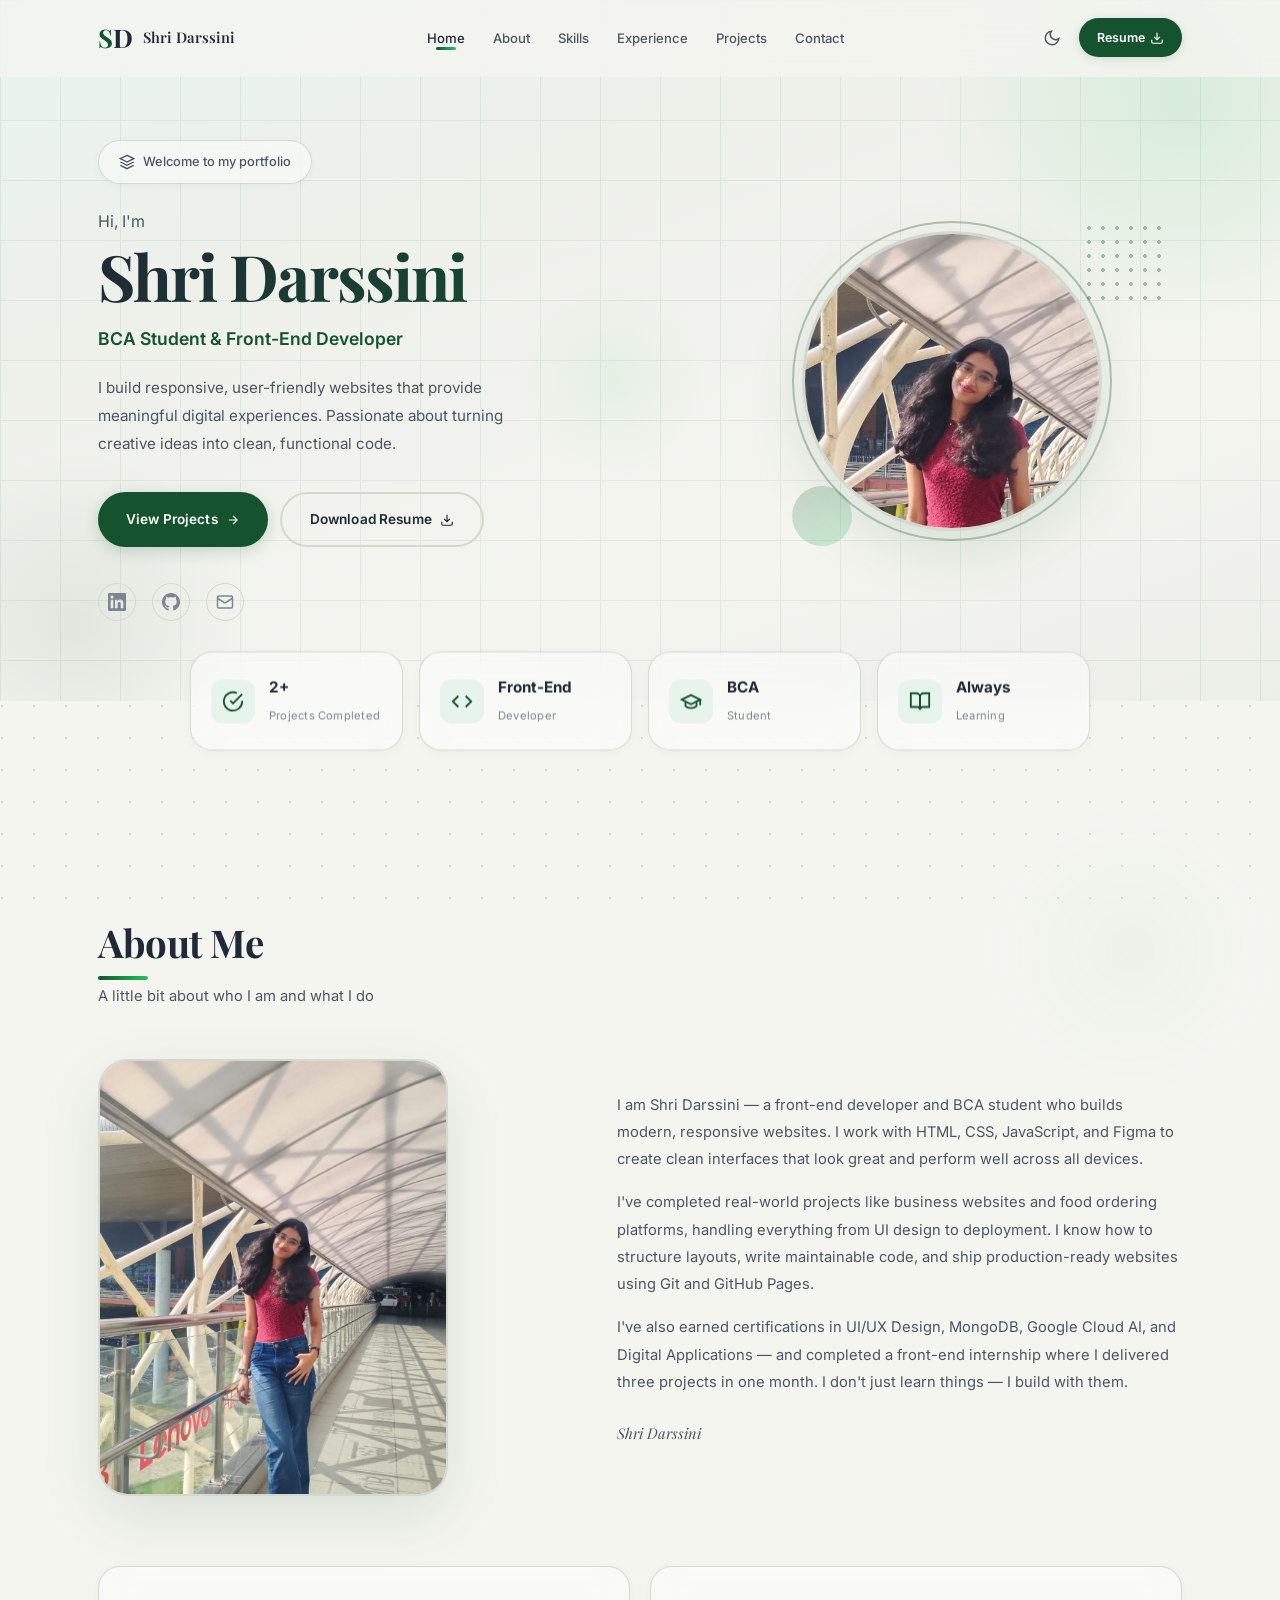
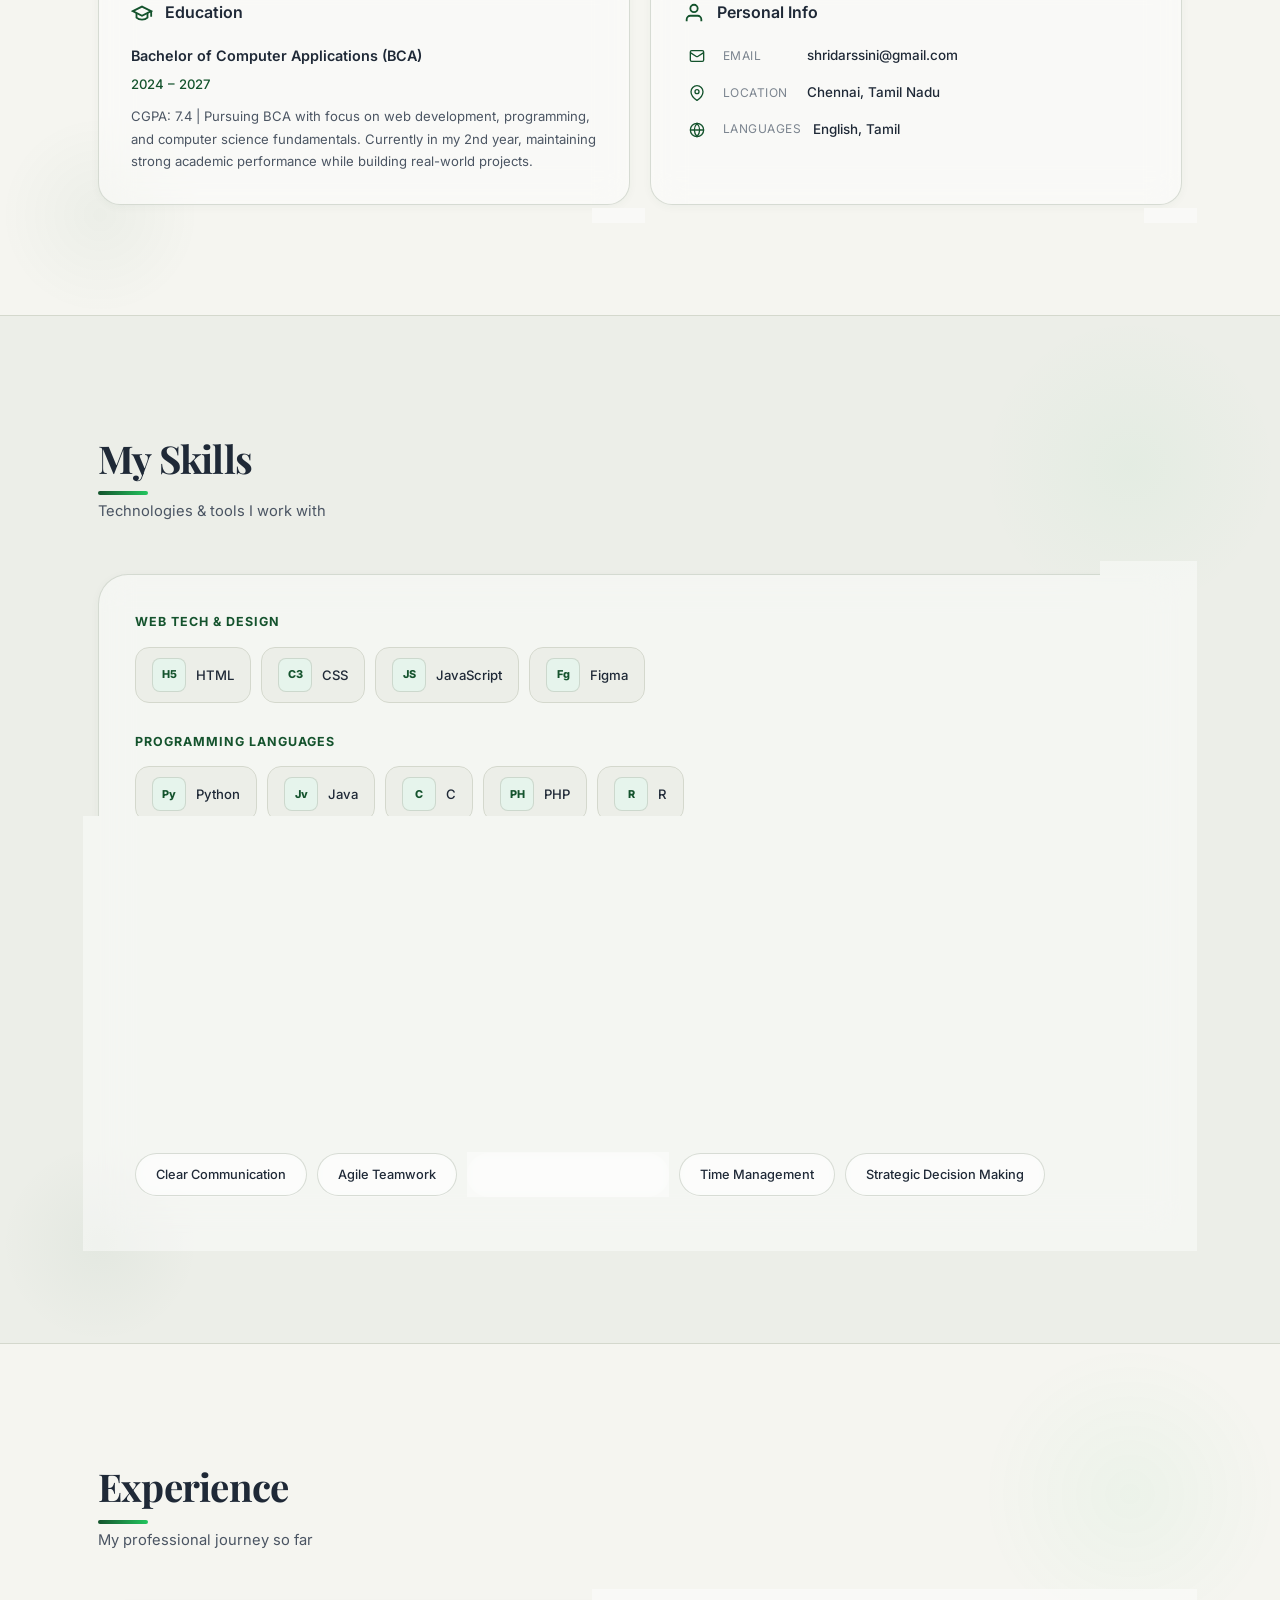
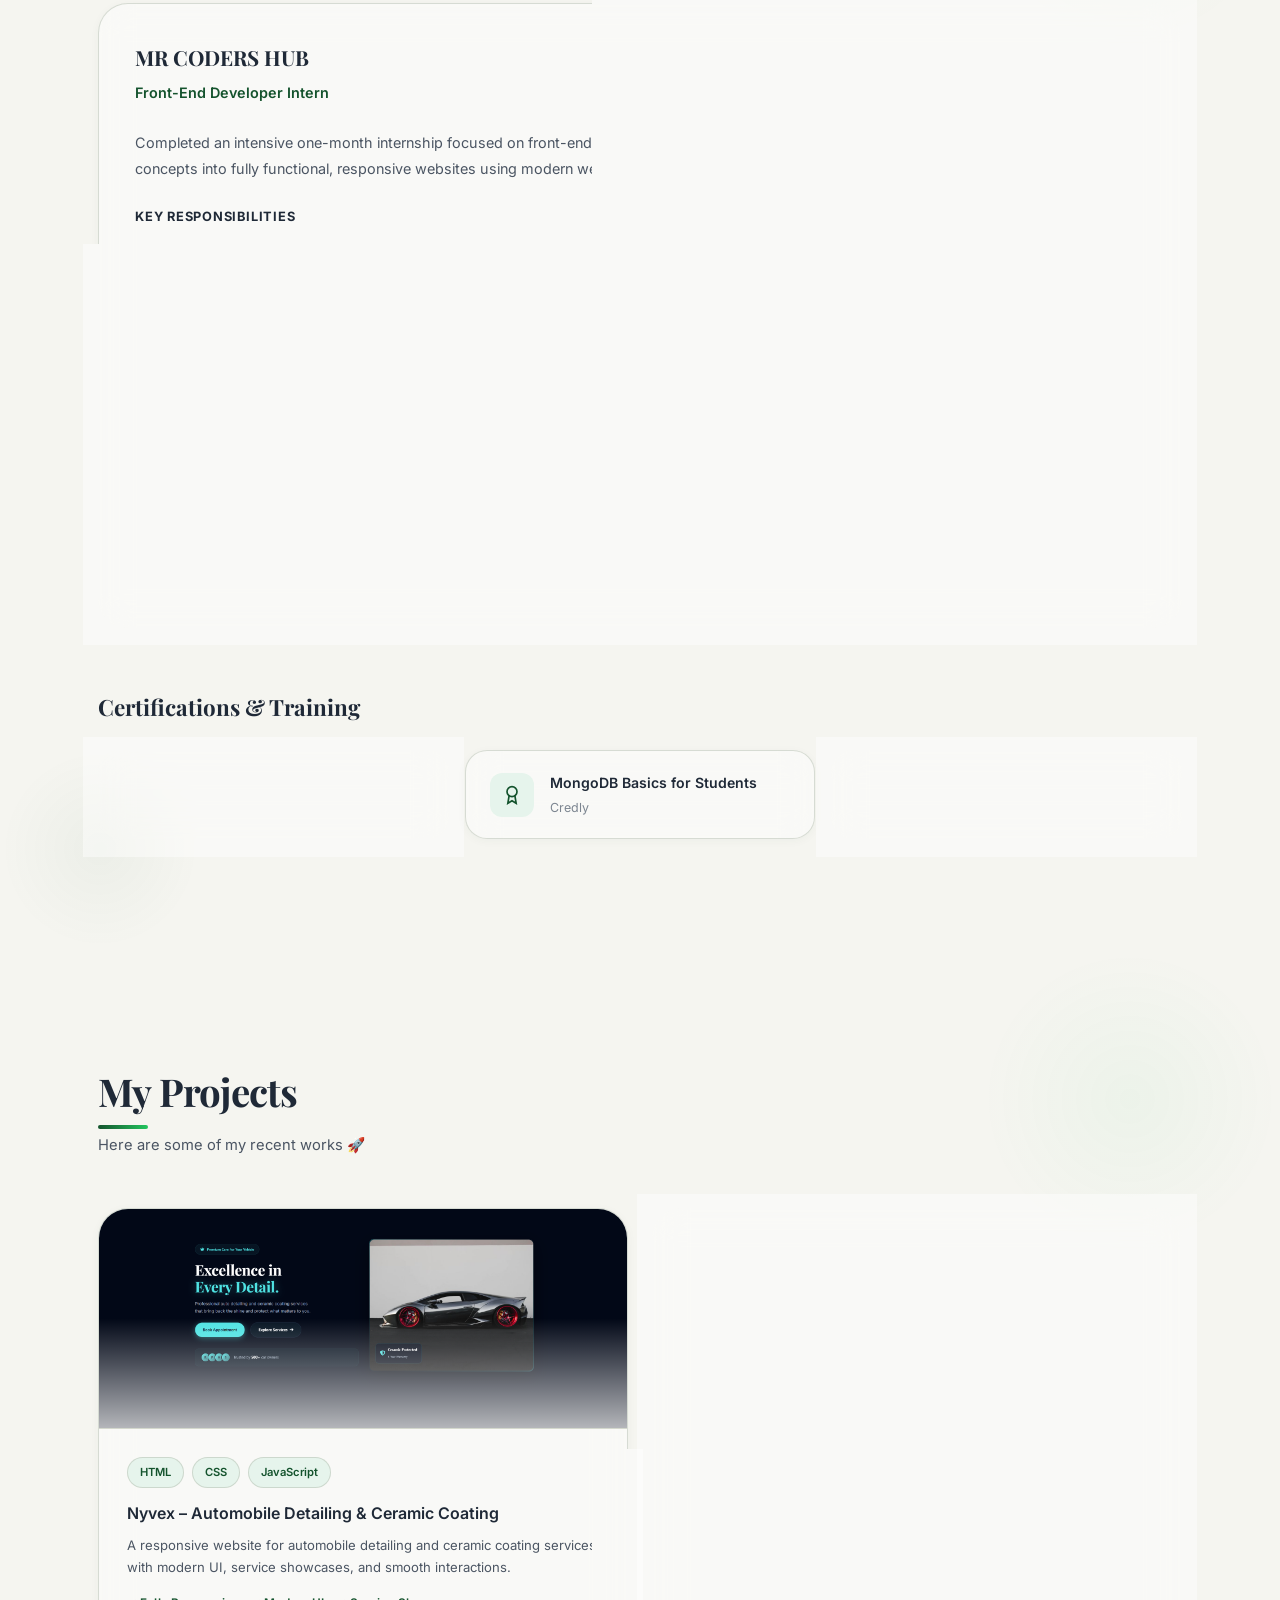
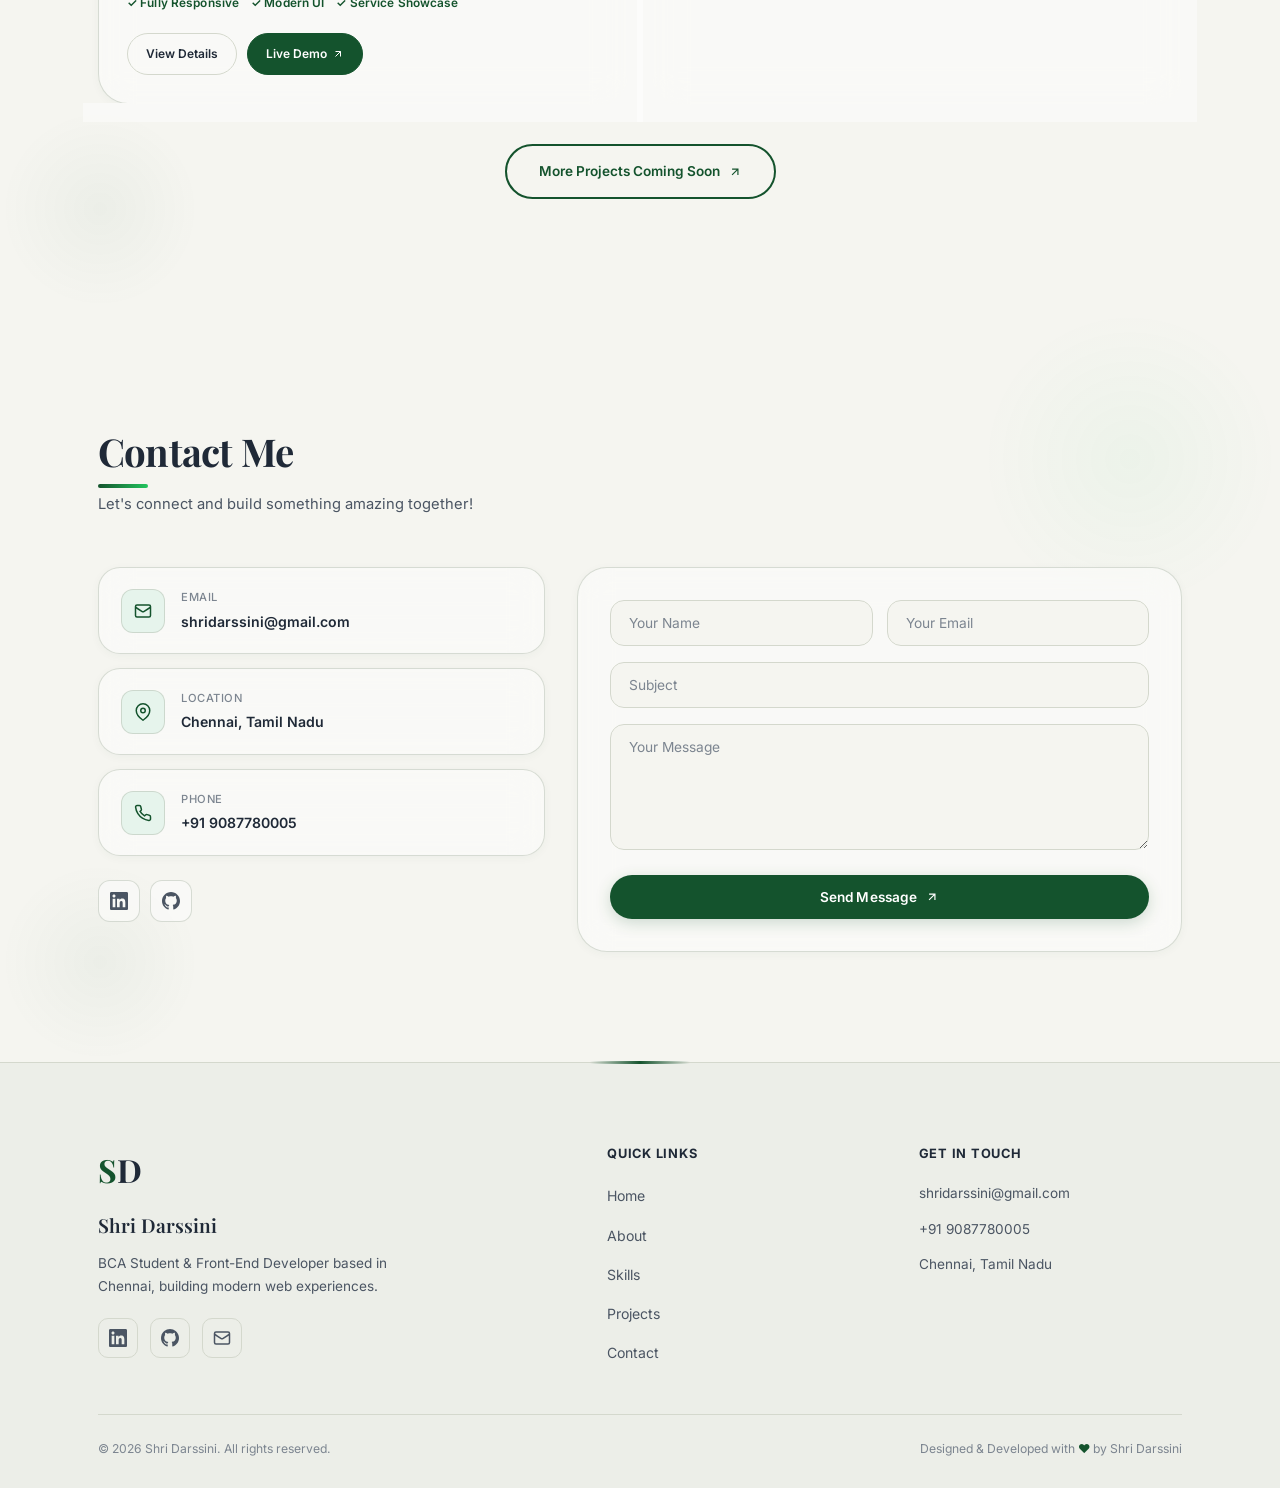
==== commit 63a7b4d1: "Update: icons, experience, certifications, fixes" ====
--- a/index.html
+++ b/index.html
@@ -23,6 +23,7 @@
                 <li><a href="#home" class="nav-link active">Home</a></li>
                 <li><a href="#about" class="nav-link">About</a></li>
                 <li><a href="#skills" class="nav-link">Skills</a></li>
+                <li><a href="#experience" class="nav-link">Experience</a></li>
                 <li><a href="#projects" class="nav-link">Projects</a></li>
                 <li><a href="#contact" class="nav-link">Contact</a></li>
             </ul>
@@ -48,7 +49,7 @@
         </div>
         <div class="container hero-grid">
             <div class="hero-content">
-                <div class="hero-badge glass-card">&#128075; Welcome to my portfolio</div>
+                <div class="hero-badge glass-card"><svg width="16" height="16" viewBox="0 0 24 24" fill="none" stroke="currentColor" stroke-width="2"><path d="M12 2L2 7l10 5 10-5-10-5zM2 17l10 5 10-5M2 12l10 5 10-5"/></svg> Welcome to my portfolio</div>
                 <p class="hero-greeting">Hi, I'm</p>
                 <h1 class="hero-name">Shri Darssini</h1>
                 <h2 class="hero-title">BCA Student & Front-End Developer</h2>
@@ -76,19 +77,19 @@
     <div class="container">
         <div class="stats-strip">
             <div class="stat-item glass-card">
-                <span class="stat-icon">&#128640;</span>
+                <span class="stat-icon"><svg width="22" height="22" viewBox="0 0 24 24" fill="none" stroke="currentColor" stroke-width="2"><path d="M22 11.08V12a10 10 0 1 1-5.93-9.14"/><polyline points="22 4 12 14.01 9 11.01"/></svg></span>
                 <div><span class="stat-number">2+</span><span class="stat-label">Projects Completed</span></div>
             </div>
             <div class="stat-item glass-card">
-                <span class="stat-icon">&lt;/&gt;</span>
+                <span class="stat-icon"><svg width="22" height="22" viewBox="0 0 24 24" fill="none" stroke="currentColor" stroke-width="2"><polyline points="16 18 22 12 16 6"/><polyline points="8 6 2 12 8 18"/></svg></span>
                 <div><span class="stat-number">Front-End</span><span class="stat-label">Developer</span></div>
             </div>
             <div class="stat-item glass-card">
-                <span class="stat-icon">&#127891;</span>
+                <span class="stat-icon"><svg width="22" height="22" viewBox="0 0 24 24" fill="none" stroke="currentColor" stroke-width="2"><path d="M22 10v6M2 10l10-5 10 5-10 5z"/><path d="M6 12v5c3 3 9 3 12 0v-5"/></svg></span>
                 <div><span class="stat-number">BCA</span><span class="stat-label">Student</span></div>
             </div>
             <div class="stat-item glass-card">
-                <span class="stat-icon">&#11088;</span>
+                <span class="stat-icon"><svg width="22" height="22" viewBox="0 0 24 24" fill="none" stroke="currentColor" stroke-width="2"><path d="M2 3h6a4 4 0 0 1 4 4v14a3 3 0 0 0-3-3H2z"/><path d="M22 3h-6a4 4 0 0 0-4 4v14a3 3 0 0 1 3-3h7z"/></svg></span>
                 <div><span class="stat-number">Always</span><span class="stat-label">Learning</span></div>
             </div>
         </div>
@@ -104,9 +105,9 @@
                     <img src="images/profile.png" alt="Shri Darssini" class="about-photo">
                 </div>
                 <div class="about-content">
-                    <p>I am Shri Darssini, a BCA student and front-end developer who loves building modern, responsive web experiences. I bring ideas to life through clean code, thoughtful design, and a strong eye for detail.</p>
-                    <p>My curiosity for technology drives me to constantly explore new tools, frameworks, and design approaches. I believe every website should feel intuitive and look beautiful — and I work hard to strike that balance in everything I build.</p>
-                    <p>Beyond academics, I'm committed to growing as a developer through hands-on projects and continuous learning. My goal is to craft meaningful digital experiences that leave a lasting impression while evolving my skills every day.</p>
+                    <p>I am Shri Darssini — a front-end developer and BCA student who builds modern, responsive websites. I work with HTML, CSS, JavaScript, and Figma to create clean interfaces that look great and perform well across all devices.</p>
+                    <p>I've completed real-world projects like business websites and food ordering platforms, handling everything from UI design to deployment. I know how to structure layouts, write maintainable code, and ship production-ready websites using Git and GitHub Pages.</p>
+                    <p>I've also earned certifications in UI/UX Design, MongoDB, Google Cloud AI, and Digital Applications — and completed a front-end internship where I delivered three projects in one month. I don't just learn things — I build with them.</p>
                     <p class="about-signature"><em>Shri Darssini</em></p>
                 </div>
             </div>
@@ -122,7 +123,7 @@
                     </div>
                     <p class="info-block-title">Bachelor of Computer Applications (BCA)</p>
                     <p class="info-block-sub">2024 – 2027</p>
-                    <p class="info-block-desc">Pursuing BCA with focus on web development, programming, and computer science fundamentals. Currently in my 2nd year, maintaining strong academic performance while building real-world projects.</p>
+                    <p class="info-block-desc">CGPA: 7.4 | Pursuing BCA with focus on web development, programming, and computer science fundamentals. Currently in my 2nd year, maintaining strong academic performance while building real-world projects.</p>
                 </div>
                 <div class="about-info-block glass-card">
                     <div class="info-block-header">
@@ -130,10 +131,9 @@
                         <h3>Personal Info</h3>
                     </div>
                     <div class="personal-info-list">
-                        <div class="pinfo-row"><span class="pinfo-icon">&#9993;</span><span class="pinfo-label">Email</span><span class="pinfo-value">shridarssini@gmail.com</span></div>
-                        <div class="pinfo-row"><span class="pinfo-icon">&#128205;</span><span class="pinfo-label">Location</span><span class="pinfo-value">Chennai, Tamil Nadu</span></div>
-                        <div class="pinfo-row"><span class="pinfo-icon">&#127760;</span><span class="pinfo-label">Languages</span><span class="pinfo-value">English, Tamil</span></div>
-                        <div class="pinfo-row"><span class="pinfo-icon">&#128188;</span><span class="pinfo-label">Status</span><span class="pinfo-value">Open to Opportunities</span></div>
+                        <div class="pinfo-row"><span class="pinfo-icon"><svg width="16" height="16" viewBox="0 0 24 24" fill="none" stroke="currentColor" stroke-width="2"><rect x="2" y="4" width="20" height="16" rx="2"/><path d="m22 7-8.97 5.7a1.94 1.94 0 0 1-2.06 0L2 7"/></svg></span><span class="pinfo-label">Email</span><span class="pinfo-value">shridarssini@gmail.com</span></div>
+                        <div class="pinfo-row"><span class="pinfo-icon"><svg width="16" height="16" viewBox="0 0 24 24" fill="none" stroke="currentColor" stroke-width="2"><path d="M21 10c0 7-9 13-9 13s-9-6-9-13a9 9 0 0 1 18 0z"/><circle cx="12" cy="10" r="3"/></svg></span><span class="pinfo-label">Location</span><span class="pinfo-value">Chennai, Tamil Nadu</span></div>
+                        <div class="pinfo-row"><span class="pinfo-icon"><svg width="16" height="16" viewBox="0 0 24 24" fill="none" stroke="currentColor" stroke-width="2"><circle cx="12" cy="12" r="10"/><line x1="2" y1="12" x2="22" y2="12"/><path d="M12 2a15.3 15.3 0 0 1 4 10 15.3 15.3 0 0 1-4 10 15.3 15.3 0 0 1-4-10 15.3 15.3 0 0 1 4-10z"/></svg></span><span class="pinfo-label">Languages</span><span class="pinfo-value">English, Tamil</span></div>
                     </div>
                 </div>
             </div>
@@ -201,6 +201,85 @@
         </div>
     </section>
 
+    <!-- EXPERIENCE -->
+    <section class="section" id="experience">
+        <div class="container">
+            <h2 class="section-title">Experience</h2>
+            <p class="section-subtitle">My professional journey so far</p>
+
+            <div class="experience-card glass-card">
+                <div class="exp-header">
+                    <div class="exp-company">
+                        <h3>MR CODERS HUB</h3>
+                        <span class="exp-role">Front-End Developer Intern</span>
+                    </div>
+                    <span class="exp-duration">May 2026 – June 2026 &middot; 1 Month</span>
+                </div>
+                <div class="exp-body">
+                    <p>Completed an intensive one-month internship focused on front-end web development. Worked on real-world client projects, translating design concepts into fully functional, responsive websites using modern web technologies.</p>
+                    <div class="exp-highlights">
+                        <h4>Key Responsibilities</h4>
+                        <ul>
+                            <li>Designed and developed responsive websites from scratch using HTML, CSS, and JavaScript</li>
+                            <li>Implemented modern UI/UX principles to create visually appealing user interfaces</li>
+                            <li>Ensured cross-browser compatibility and mobile responsiveness across all projects</li>
+                            <li>Managed project workflows using Git and deployed websites via GitHub Pages</li>
+                            <li>Collaborated with mentors to refine code quality and adopt best practices</li>
+                        </ul>
+                    </div>
+                    <div class="exp-projects">
+                        <h4>Projects Delivered</h4>
+                        <div class="exp-project-list">
+                            <a href="https://shridarssini.github.io/QuickBite/" target="_blank" rel="noopener" class="exp-project-tag">QuickBite – Food Ordering Platform</a>
+                            <a href="https://shridarssini.github.io/Nyvex/" target="_blank" rel="noopener" class="exp-project-tag">Nyvex – Automobile Detailing Website</a>
+                            <a href="#home" class="exp-project-tag">Portfolio – Personal Website</a>
+                        </div>
+                    </div>
+                    <div class="exp-skills-used">
+                        <h4>Skills Applied</h4>
+                        <div class="exp-skill-tags">
+                            <span>HTML</span>
+                            <span>CSS</span>
+                            <span>JavaScript</span>
+                            <span>Responsive Design</span>
+                            <span>Git & GitHub</span>
+                            <span>Figma</span>
+                            <span>UI/UX Design</span>
+                        </div>
+                    </div>
+                </div>
+            </div>
+
+            <!-- Certifications -->
+            <div class="certifications-section">
+                <h3 class="cert-heading">Certifications & Training</h3>
+                <div class="cert-grid">
+                    <a href="DIGITAL FUNDAMENTAL.jpeg" target="_blank" class="cert-card glass-card">
+                        <div class="cert-icon"><svg width="20" height="20" viewBox="0 0 24 24" fill="none" stroke="currentColor" stroke-width="2"><circle cx="12" cy="8" r="6"/><path d="M15.477 12.89L17 22l-5-3-5 3 1.523-9.11"/></svg></div>
+                        <div class="cert-info">
+                            <h4>Digital Application Fundamentals</h4>
+                            <p>NASSCOM</p>
+                        </div>
+                    </a>
+                    <a href="Mongodb.pdf" target="_blank" class="cert-card glass-card">
+                        <div class="cert-icon"><svg width="20" height="20" viewBox="0 0 24 24" fill="none" stroke="currentColor" stroke-width="2"><circle cx="12" cy="8" r="6"/><path d="M15.477 12.89L17 22l-5-3-5 3 1.523-9.11"/></svg></div>
+                        <div class="cert-info">
+                            <h4>MongoDB Basics for Students</h4>
+                            <p>Credly</p>
+                        </div>
+                    </a>
+                    <a href="Generative AI.pdf" target="_blank" class="cert-card glass-card">
+                        <div class="cert-icon"><svg width="20" height="20" viewBox="0 0 24 24" fill="none" stroke="currentColor" stroke-width="2"><circle cx="12" cy="8" r="6"/><path d="M15.477 12.89L17 22l-5-3-5 3 1.523-9.11"/></svg></div>
+                        <div class="cert-info">
+                            <h4>Google Cloud: Generative AI</h4>
+                            <p>NASSCOM</p>
+                        </div>
+                    </a>
+                </div>
+            </div>
+        </div>
+    </section>
+
     <!-- PROJECTS -->
     <section class="section" id="projects">
         <div class="container">
@@ -213,7 +292,7 @@
                     <div class="project-card-img"><img src="images/Nyvex-preview.png" alt="Nyvex – Automobile Detailing Website Preview"></div>
                     <div class="project-card-body">
                         <div class="project-tags">
-                            <span class="ptag">HTML5</span><span class="ptag">CSS3</span><span class="ptag">JavaScript</span>
+                            <span class="ptag">HTML</span><span class="ptag">CSS</span><span class="ptag">JavaScript</span>
                         </div>
                         <h3>Nyvex – Automobile Detailing & Ceramic Coating</h3>
                         <p>A responsive website for automobile detailing and ceramic coating services with modern UI, service showcases, and smooth interactions.</p>
@@ -233,7 +312,7 @@
                     <div class="project-card-img"><img src="images/QuickBite-preview.png" alt="QuickBite – Food Ordering Platform Preview"></div>
                     <div class="project-card-body">
                         <div class="project-tags">
-                            <span class="ptag">HTML5</span><span class="ptag">CSS3</span><span class="ptag">JavaScript</span>
+                            <span class="ptag">HTML</span><span class="ptag">CSS</span><span class="ptag">JavaScript</span>
                         </div>
                         <h3>QuickBite – Food Ordering & Dining Platform</h3>
                         <p>A modern food ordering and dining website with an intuitive UI, menu browsing, and seamless ordering experience.</p>
--- a/css/styles.css
+++ b/css/styles.css
@@ -322,7 +322,7 @@
     opacity:0;transition:opacity var(--transition);
 }
 .stat-item:hover::after{opacity:0.5}
-.stat-icon{font-size:1.4rem;width:44px;height:44px;display:flex;align-items:center;justify-content:center;background:var(--chip-bg);border-radius:12px}
+.stat-icon{width:44px;height:44px;display:flex;align-items:center;justify-content:center;background:var(--chip-bg);border-radius:12px;color:var(--accent);flex-shrink:0}
 .stat-number{display:block;font-weight:700;font-size:0.95rem;color:var(--text)}
 .stat-label{font-size:0.7rem;color:var(--text-muted);letter-spacing:0.02em}
 
@@ -371,7 +371,7 @@
 
 .personal-info-list{display:flex;flex-direction:column;gap:14px}
 .pinfo-row{display:flex;align-items:center;gap:12px;font-size:0.84rem}
-.pinfo-icon{font-size:1.1rem;width:28px;text-align:center}
+.pinfo-icon{width:28px;display:flex;align-items:center;justify-content:center;color:var(--accent);flex-shrink:0}
 .pinfo-label{color:var(--text-muted);min-width:72px;font-size:0.75rem;text-transform:uppercase;letter-spacing:0.04em}
 .pinfo-value{color:var(--text);font-weight:500}
 
@@ -436,6 +436,53 @@
     box-shadow:0 0 8px rgba(34,197,94,0.3);
 }
 .progress-fill.animated{width:var(--w)}
+
+/* ===== EXPERIENCE ===== */
+.experience-card{padding:36px;border-radius:var(--radius-xl)}
+.experience-card:hover{transform:none}
+.exp-header{display:flex;justify-content:space-between;align-items:flex-start;margin-bottom:24px;flex-wrap:wrap;gap:12px}
+.exp-company h3{font-family:var(--font-display);font-size:1.3rem;font-weight:700;color:var(--text);margin-bottom:4px}
+.exp-role{font-size:0.9rem;color:var(--accent);font-weight:600}
+.exp-duration{font-size:0.82rem;color:var(--text-muted);font-weight:500;background:var(--chip-bg);padding:6px 14px;border-radius:50px}
+.exp-body p{font-size:0.9rem;color:var(--text-sec);line-height:1.8;margin-bottom:24px}
+.exp-highlights{margin-bottom:24px}
+.exp-highlights h4,.exp-projects h4,.exp-skills-used h4{font-size:0.8rem;font-weight:700;text-transform:uppercase;letter-spacing:0.06em;color:var(--text);margin-bottom:12px}
+.exp-highlights ul{list-style:none;display:flex;flex-direction:column;gap:10px}
+.exp-highlights ul li{
+    font-size:0.88rem;color:var(--text-sec);line-height:1.7;
+    padding-left:20px;position:relative;
+}
+.exp-highlights ul li::before{
+    content:'';position:absolute;left:0;top:10px;
+    width:8px;height:8px;border-radius:50%;
+    background:var(--chip-bg);border:2px solid var(--accent);
+}
+.exp-projects{margin-bottom:24px}
+.exp-project-list{display:flex;flex-wrap:wrap;gap:10px}
+.exp-project-tag{
+    font-size:0.8rem;padding:10px 18px;
+    background:var(--bg-alt);border:1px solid var(--border);
+    border-radius:var(--radius);color:var(--text);font-weight:500;
+    transition:all var(--transition);
+}
+.exp-project-tag:hover{border-color:var(--accent);color:var(--accent);transform:translateY(-2px)}
+.exp-skills-used{margin-top:4px}
+.exp-skill-tags{display:flex;flex-wrap:wrap;gap:8px}
+.exp-skill-tags span{
+    font-size:0.75rem;padding:6px 14px;
+    background:var(--chip-bg);color:var(--accent);
+    border-radius:50px;font-weight:600;
+}
+
+/* Certifications */
+.certifications-section{margin-top:60px}
+.cert-heading{font-family:var(--font-display);font-size:1.4rem;font-weight:700;margin-bottom:24px;color:var(--text)}
+.cert-grid{display:grid;grid-template-columns:repeat(3,1fr);gap:16px}
+.cert-card{display:flex;align-items:center;gap:16px;padding:20px 24px;text-decoration:none;cursor:pointer}
+.cert-card:hover{transform:translateY(-2px)}
+.cert-icon{width:44px;height:44px;background:var(--chip-bg);border-radius:12px;display:flex;align-items:center;justify-content:center;color:var(--accent);flex-shrink:0}
+.cert-info h4{font-size:0.88rem;font-weight:600;color:var(--text);margin-bottom:2px}
+.cert-info p{font-size:0.78rem;color:var(--text-muted)}
 
 /* ===== PROJECTS ===== */
 .projects-grid{display:grid;grid-template-columns:repeat(2,1fr);gap:24px;margin-bottom:40px}
@@ -633,6 +680,7 @@
     .skill-chip{padding:10px 12px;font-size:0.78rem}
     .chip-icon{width:28px;height:28px;font-size:0.6rem}
     .soft-chip{padding:8px 14px;font-size:0.76rem}
+    .cert-grid{grid-template-columns:1fr}
     .projects-grid{grid-template-columns:1fr}
     .contact-grid{grid-template-columns:1fr}
     .form-row{grid-template-columns:1fr}
